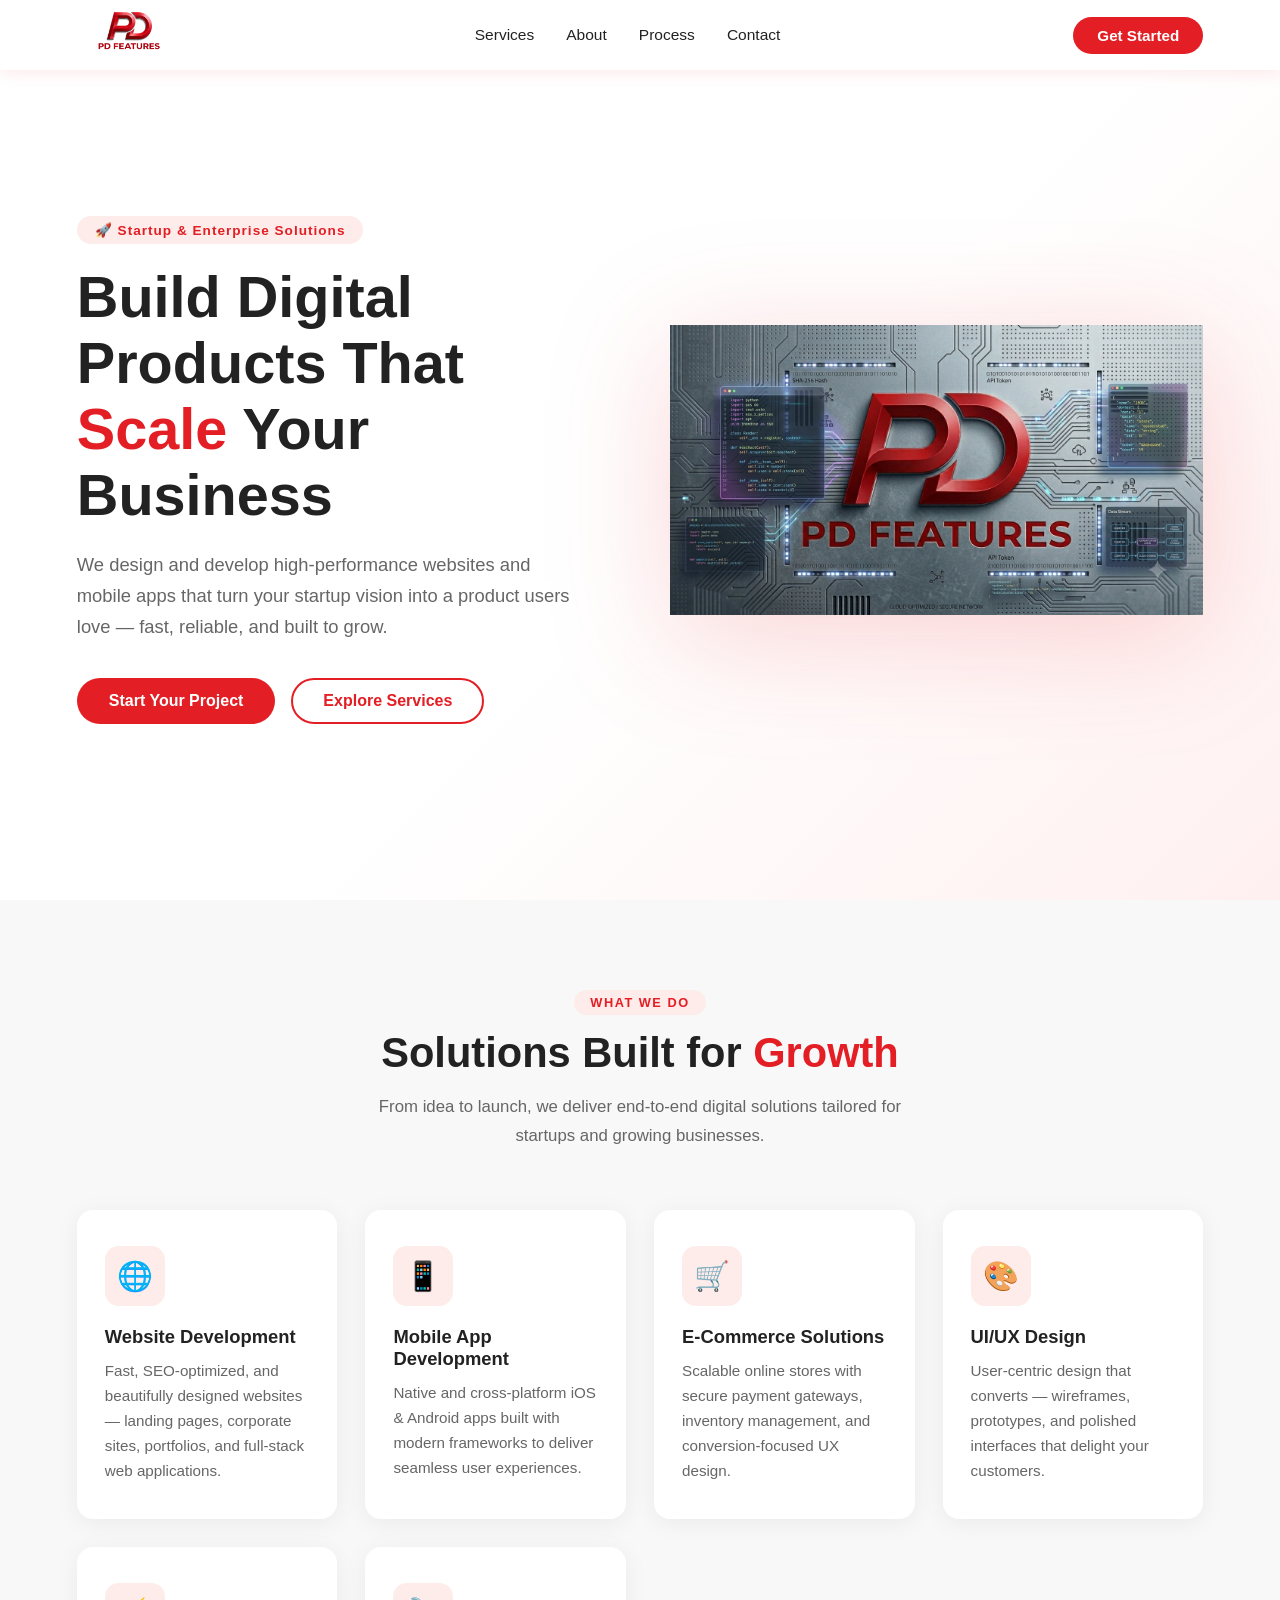
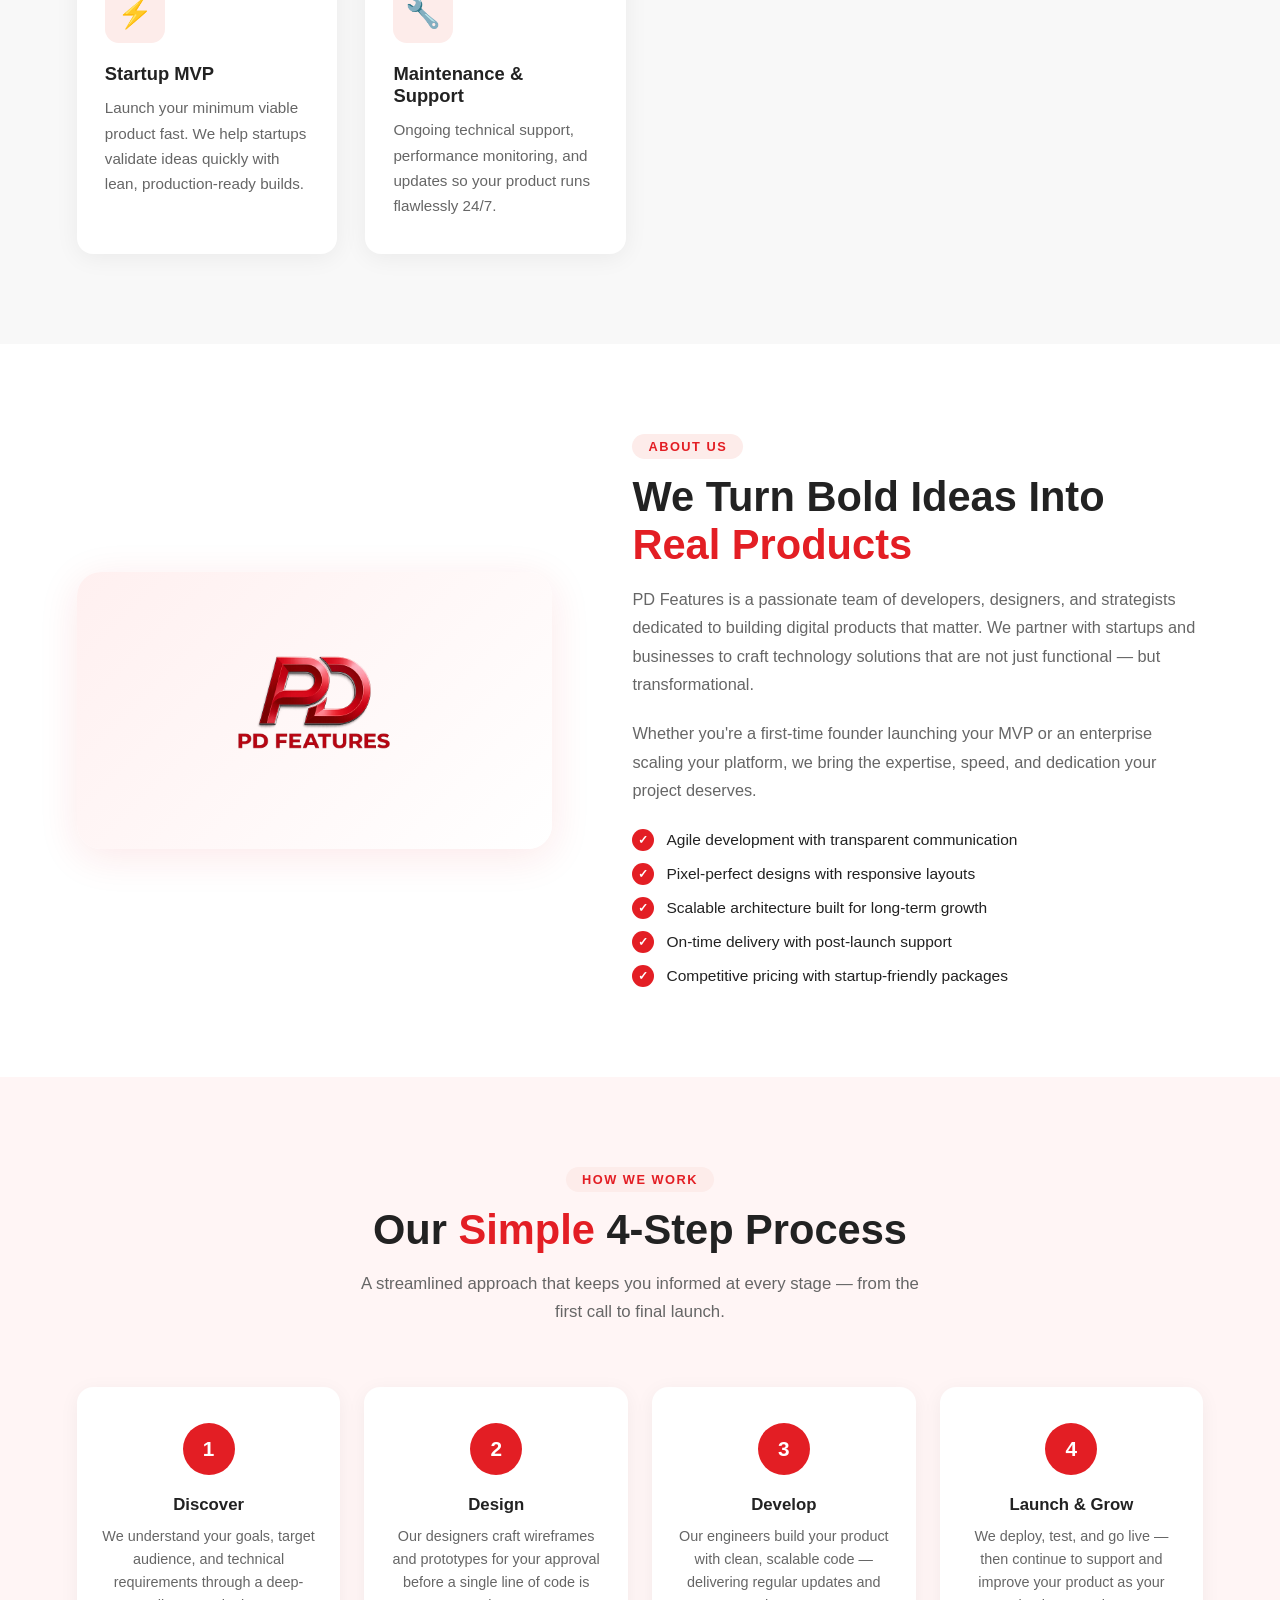
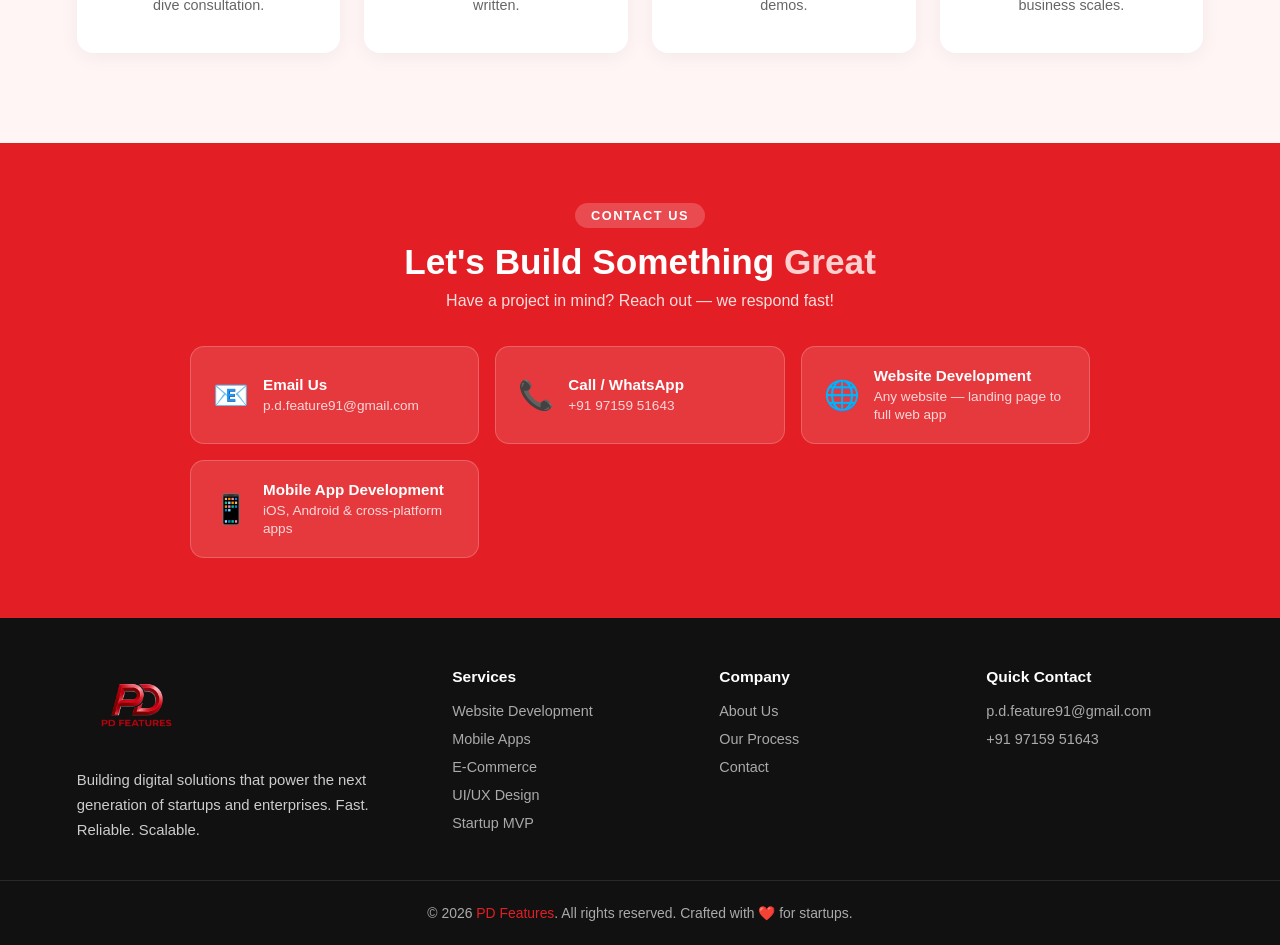
==== index.html @ aecb8e08 "phone number changes" ====
<!DOCTYPE html>
<html lang="en">
<head>
  <meta charset="UTF-8" />
  <meta name="viewport" content="width=device-width, initial-scale=1.0" />
  <title>PD Features — Build. Launch. Scale.</title>
  <meta name="description" content="PD Features — Expert web & mobile app development for startups and enterprises. Contact us to build your next big idea." />
  <link rel="stylesheet" href="style.css" />
  <link rel="icon" type="image/png" href="PDLOGO_Formal.png" />
</head>
<body>

<!-- NAV -->
<nav>
  <div class="nav-logo">
    <img src="PDLOGO_Formal.png" alt="PD Features Logo" />
  </div>
  <ul class="nav-links">
    <li><a href="#services">Services</a></li>
    <li><a href="#about">About</a></li>
    <li><a href="#process">Process</a></li>
    <li><a href="#contact">Contact</a></li>
  </ul>
  <a href="#contact" class="nav-cta">Get Started</a>
</nav>

<!-- HERO -->
<section class="hero" id="home">
  <div class="hero-text">
    <span class="hero-badge">🚀 Startup & Enterprise Solutions</span>
    <h1>Build Digital Products That <span>Scale</span> Your Business</h1>
    <p>We design and develop high-performance websites and mobile apps that turn your startup vision into a product users love — fast, reliable, and built to grow.</p>
    <div class="hero-btns">
      <a href="#contact" class="btn-primary">Start Your Project</a>
      <a href="#services" class="btn-outline">Explore Services</a>
    </div>
  </div>
  <div class="hero-img">
    <img src="PDLOGO_Bg.png" alt="PD Features" />
  </div>
</section>



<!-- SERVICES -->
<section class="services" id="services">
  <div class="services-header">
    <span class="section-tag">What We Do</span>
    <h2 class="section-title">Solutions Built for <span>Growth</span></h2>
    <p class="section-sub">From idea to launch, we deliver end-to-end digital solutions tailored for startups and growing businesses.</p>
  </div>
  <div class="services-grid">
    <div class="service-card">
      <div class="service-icon">🌐</div>
      <h3>Website Development</h3>
      <p>Fast, SEO-optimized, and beautifully designed websites — landing pages, corporate sites, portfolios, and full-stack web applications.</p>
    </div>
    <div class="service-card">
      <div class="service-icon">📱</div>
      <h3>Mobile App Development</h3>
      <p>Native and cross-platform iOS & Android apps built with modern frameworks to deliver seamless user experiences.</p>
    </div>
    <div class="service-card">
      <div class="service-icon">🛒</div>
      <h3>E-Commerce Solutions</h3>
      <p>Scalable online stores with secure payment gateways, inventory management, and conversion-focused UX design.</p>
    </div>
    <div class="service-card">
      <div class="service-icon">🎨</div>
      <h3>UI/UX Design</h3>
      <p>User-centric design that converts — wireframes, prototypes, and polished interfaces that delight your customers.</p>
    </div>
    <div class="service-card">
      <div class="service-icon">⚡</div>
      <h3>Startup MVP</h3>
      <p>Launch your minimum viable product fast. We help startups validate ideas quickly with lean, production-ready builds.</p>
    </div>
    <div class="service-card">
      <div class="service-icon">🔧</div>
      <h3>Maintenance & Support</h3>
      <p>Ongoing technical support, performance monitoring, and updates so your product runs flawlessly 24/7.</p>
    </div>
  </div>
</section>

<!-- ABOUT -->
<section class="about" id="about">
  <div class="about-inner">
    <div class="about-img">
      <div class="about-logo-wrap">
        <img src="PDLOGO_Formal.png" alt="PD Features" />
      </div>
    </div>
    <div class="about-text">
      <span class="section-tag">About Us</span>
      <h2 class="section-title">We Turn Bold Ideas Into <span>Real Products</span></h2>
      <p>PD Features is a passionate team of developers, designers, and strategists dedicated to building digital products that matter. We partner with startups and businesses to craft technology solutions that are not just functional — but transformational.</p>
      <p>Whether you're a first-time founder launching your MVP or an enterprise scaling your platform, we bring the expertise, speed, and dedication your project deserves.</p>
      <ul class="features-list">
        <li>Agile development with transparent communication</li>
        <li>Pixel-perfect designs with responsive layouts</li>
        <li>Scalable architecture built for long-term growth</li>
        <li>On-time delivery with post-launch support</li>
        <li>Competitive pricing with startup-friendly packages</li>
      </ul>
    </div>
  </div>
</section>

<!-- PROCESS -->
<section class="process" id="process">
  <div class="process-header">
    <span class="section-tag">How We Work</span>
    <h2 class="section-title">Our <span>Simple</span> 4-Step Process</h2>
    <p class="section-sub">A streamlined approach that keeps you informed at every stage — from the first call to final launch.</p>
  </div>
  <div class="process-steps">
    <div class="step">
      <div class="step-num">1</div>
      <h3>Discover</h3>
      <p>We understand your goals, target audience, and technical requirements through a deep-dive consultation.</p>
    </div>
    <div class="step">
      <div class="step-num">2</div>
      <h3>Design</h3>
      <p>Our designers craft wireframes and prototypes for your approval before a single line of code is written.</p>
    </div>
    <div class="step">
      <div class="step-num">3</div>
      <h3>Develop</h3>
      <p>Our engineers build your product with clean, scalable code — delivering regular updates and demos.</p>
    </div>
    <div class="step">
      <div class="step-num">4</div>
      <h3>Launch & Grow</h3>
      <p>We deploy, test, and go live — then continue to support and improve your product as your business scales.</p>
    </div>
  </div>
</section>



<!-- FOOTER -->
<footer id="contact">
  <div class="footer-contact">
    <span class="footer-tag">Contact Us</span>
    <h3>Let's Build Something <span>Great</span></h3>
    <p>Have a project in mind? Reach out — we respond fast!</p>
    <div class="footer-contact-cards">
      <a href="mailto:p.d.feature91@gmail.com" class="footer-contact-card">
        <span>📧</span>
        <div>
          <strong>Email Us</strong>
          <em>p.d.feature91@gmail.com</em>
        </div>
      </a>
      <a href="tel:+919715951643" class="footer-contact-card">
        <span>📞</span>
        <div>
          <strong>Call / WhatsApp</strong>
          <em>+91 97159 51643</em>
        </div>
      </a>
      <div class="footer-contact-card">
        <span>🌐</span>
        <div>
          <strong>Website Development</strong>
          <em>Any website — landing page to full web app</em>
        </div>
      </div>
      <div class="footer-contact-card">
        <span>📱</span>
        <div>
          <strong>Mobile App Development</strong>
          <em>iOS, Android & cross-platform apps</em>
        </div>
      </div>
    </div>
  </div>
  <div class="footer-inner">
    <div class="footer-brand">
      <img src="PDLOGO_Formal.png" alt="PD Features" />
      <p>Building digital solutions that power the next generation of startups and enterprises. Fast. Reliable. Scalable.</p>
    </div>
    <div class="footer-col">
      <h4>Services</h4>
      <ul>
        <li><a href="#services">Website Development</a></li>
        <li><a href="#services">Mobile Apps</a></li>
        <li><a href="#services">E-Commerce</a></li>
        <li><a href="#services">UI/UX Design</a></li>
        <li><a href="#services">Startup MVP</a></li>
      </ul>
    </div>
    <div class="footer-col">
      <h4>Company</h4>
      <ul>
        <li><a href="#about">About Us</a></li>
        <li><a href="#process">Our Process</a></li>
        <li><a href="#contact">Contact</a></li>
      </ul>
    </div>
    <div class="footer-col">
      <h4>Quick Contact</h4>
      <ul>
        <li><a href="mailto:p.d.feature91@gmail.com">p.d.feature91@gmail.com</a></li>
        <li><a href="tel:+919715951643">+91 97159 51643</a></li>
      </ul>
    </div>
  </div>
  <div class="footer-bottom">
    <p>&copy; 2026 <span>PD Features</span>. All rights reserved. Crafted with ❤️ for startups.</p>
  </div>
</footer>



<script src="script.js"></script>
</body>
</html>
---- style.css ----
* { margin: 0; padding: 0; box-sizing: border-box; }

:root {
  --red: #e31e24;
  --dark-red: #b71c1c;
  --white: #ffffff;
  --light: #fff5f5;
  --gray: #f8f8f8;
  --text: #222222;
  --muted: #666666;
}

html { scroll-behavior: smooth; }

body {
  font-family: 'Segoe UI', Tahoma, Geneva, Verdana, sans-serif;
  color: var(--text);
  background: var(--white);
}

/* NAV */
nav {
  position: fixed; top: 0; width: 100%; z-index: 1000;
  background: var(--white);
  box-shadow: 0 2px 16px rgba(227,30,36,0.10);
  display: flex; align-items: center; justify-content: space-between;
  padding: 0 6%;
  height: 70px;
}
.nav-logo img { height: 70px; object-fit: contain; background: transparent; }
.nav-links { display: flex; gap: 32px; list-style: none; }
.nav-links a {
  text-decoration: none; color: var(--text);
  font-weight: 500; font-size: 0.97rem;
  transition: color 0.2s;
}
.nav-links a:hover { color: var(--red); }
.nav-cta {
  background: var(--red); color: var(--white);
  border: none; padding: 10px 24px;
  border-radius: 25px; font-weight: 600;
  cursor: pointer; font-size: 0.95rem;
  transition: background 0.2s;
  text-decoration: none;
}
.nav-cta:hover { background: var(--dark-red); }

/* HERO */
.hero {
  min-height: 100vh;
  background: linear-gradient(135deg, #fff 55%, #fff0f0 100%);
  display: flex; align-items: center;
  padding: 100px 6% 60px;
  gap: 60px;
}
.hero-text { flex: 1; }
.hero-badge {
  display: inline-block;
  background: #fdecea; color: var(--red);
  padding: 6px 18px; border-radius: 20px;
  font-size: 0.85rem; font-weight: 600;
  margin-bottom: 20px; letter-spacing: 1px;
}
.hero-text h1 {
  font-size: clamp(2.2rem, 5vw, 3.6rem);
  font-weight: 800; line-height: 1.15;
  margin-bottom: 20px;
  color: var(--text);
}
.hero-text h1 span { color: var(--red); }
.hero-text p {
  font-size: 1.15rem; color: var(--muted);
  line-height: 1.7; margin-bottom: 36px;
  max-width: 500px;
}
.hero-btns { display: flex; gap: 16px; flex-wrap: wrap; }
.btn-primary {
  background: var(--red); color: var(--white);
  padding: 14px 32px; border-radius: 30px;
  text-decoration: none; font-weight: 700;
  font-size: 1rem; transition: background 0.2s, transform 0.2s;
}
.btn-primary:hover { background: var(--dark-red); transform: translateY(-2px); }
.btn-outline {
  border: 2px solid var(--red); color: var(--red);
  padding: 12px 30px; border-radius: 30px;
  text-decoration: none; font-weight: 700;
  font-size: 1rem; transition: all 0.2s;
}
.btn-outline:hover { background: var(--red); color: var(--white); }
.hero-img { flex: 1; display: flex; justify-content: center; }
.hero-img img {
  max-width: 600px; width: 100%;
  filter: drop-shadow(0 20px 60px rgba(227,30,36,0.18));
  animation: float 4s ease-in-out infinite;
}
@keyframes float {
  0%,100% { transform: translateY(0); }
  50% { transform: translateY(-16px); }
}



/* SECTIONS */
section { padding: 90px 6%; }
.section-tag {
  display: inline-block;
  background: #fdecea; color: var(--red);
  padding: 5px 16px; border-radius: 20px;
  font-size: 0.8rem; font-weight: 700;
  letter-spacing: 1.5px; text-transform: uppercase;
  margin-bottom: 14px;
}
.section-title {
  font-size: clamp(1.8rem, 3.5vw, 2.6rem);
  font-weight: 800; margin-bottom: 16px;
}
.section-title span { color: var(--red); }
.section-sub { color: var(--muted); font-size: 1.05rem; line-height: 1.7; max-width: 580px; }

/* SERVICES */
.services { background: var(--gray); }
.services-header { text-align: center; margin-bottom: 60px; }
.services-header .section-sub { margin: 0 auto; }
.services-grid {
  display: grid;
  grid-template-columns: repeat(auto-fit, minmax(260px, 1fr));
  gap: 28px;
  justify-items: center;
}
.service-card {
  background: var(--white);
  border-radius: 16px;
  padding: 36px 28px;
  box-shadow: 0 4px 24px rgba(0,0,0,0.06);
  transition: transform 0.25s, box-shadow 0.25s;
  position: relative; overflow: hidden;
  width: 100%;
}
.service-card::before {
  content: '';
  position: absolute; top: 0; left: 0;
  width: 4px; height: 100%;
  background: var(--red);
  transform: scaleY(0);
  transition: transform 0.25s;
  transform-origin: bottom;
}
.service-card:hover { transform: translateY(-6px); box-shadow: 0 12px 40px rgba(227,30,36,0.12); }
.service-card:hover::before { transform: scaleY(1); }
.service-icon {
  width: 60px; height: 60px;
  background: #fdecea; border-radius: 14px;
  display: flex; align-items: center; justify-content: center;
  font-size: 1.8rem; margin-bottom: 20px;
}
.service-card h3 { font-size: 1.15rem; font-weight: 700; margin-bottom: 10px; }
.service-card p { color: var(--muted); font-size: 0.95rem; line-height: 1.65; }

/* ABOUT */
.about { background: var(--white); }
.about-inner {
  display: flex; gap: 80px; align-items: center; flex-wrap: wrap;
}
.about-img { flex: 1; min-width: 280px; }
.about-logo-wrap {
  background: linear-gradient(135deg, #fff0f0, #fff);
  border-radius: 24px;
  padding: 50px 40px;
  text-align: center;
  box-shadow: 0 8px 40px rgba(227,30,36,0.10);
}
.about-logo-wrap img { max-width: 260px; width: 100%; }
.about-text { flex: 1.2; min-width: 280px; }
.about-text p { color: var(--muted); line-height: 1.75; margin-bottom: 20px; font-size: 1.02rem; }
.features-list { list-style: none; margin-top: 24px; display: flex; flex-direction: column; gap: 12px; }
.features-list li {
  display: flex; align-items: center; gap: 12px;
  font-size: 0.97rem; font-weight: 500;
}
.features-list li::before {
  content: '✓';
  background: var(--red); color: white;
  width: 22px; height: 22px; border-radius: 50%;
  display: flex; align-items: center; justify-content: center;
  font-size: 0.75rem; font-weight: 800;
  flex-shrink: 0;
}

/* PROCESS */
.process { background: var(--light); }
.process-header { text-align: center; margin-bottom: 60px; }
.process-header .section-sub { margin: 0 auto; }
.process-steps {
  display: grid;
  grid-template-columns: repeat(auto-fit, minmax(200px, 1fr));
  gap: 24px;
}
.step {
  text-align: center; padding: 36px 24px;
  background: var(--white); border-radius: 16px;
  box-shadow: 0 4px 20px rgba(0,0,0,0.05);
  position: relative;
}
.step-num {
  width: 52px; height: 52px;
  background: var(--red); color: white;
  border-radius: 50%; font-size: 1.3rem;
  font-weight: 800; display: flex; align-items: center;
  justify-content: center; margin: 0 auto 20px;
}
.step h3 { font-size: 1.05rem; font-weight: 700; margin-bottom: 10px; }
.step p { color: var(--muted); font-size: 0.9rem; line-height: 1.6; }

/* CONTACT */
.contact { background: var(--white); }

/* FOOTER */
footer {
  background: #111; color: #aaa;
  padding: 0 0 0 0;
}
.footer-contact {
  background: var(--red);
  padding: 60px 6%;
  text-align: center;
}
.footer-tag {
  display: inline-block;
  background: rgba(255,255,255,0.2); color: var(--white);
  padding: 5px 16px; border-radius: 20px;
  font-size: 0.8rem; font-weight: 700;
  letter-spacing: 1.5px; text-transform: uppercase;
  margin-bottom: 14px;
}
.footer-contact h3 {
  font-size: clamp(1.6rem, 3vw, 2.2rem);
  font-weight: 800; color: var(--white);
  margin-bottom: 10px;
}
.footer-contact h3 span { color: #ffd0d0; }
.footer-contact > p { color: rgba(255,255,255,0.85); margin-bottom: 36px; font-size: 1rem; }
.footer-contact-cards {
  display: grid;
  grid-template-columns: repeat(auto-fit, minmax(220px, 1fr));
  gap: 16px; max-width: 900px; margin: 0 auto;
}
.footer-contact-card {
  background: rgba(255,255,255,0.12);
  border: 1px solid rgba(255,255,255,0.2);
  border-radius: 14px; padding: 20px 22px;
  display: flex; gap: 14px; align-items: center;
  text-decoration: none; color: var(--white);
  transition: background 0.2s, transform 0.2s;
  text-align: left;
}
.footer-contact-card:hover { background: rgba(255,255,255,0.22); transform: translateY(-3px); }
.footer-contact-card > span { font-size: 1.8rem; flex-shrink: 0; }
.footer-contact-card strong { display: block; font-size: 0.95rem; font-weight: 700; margin-bottom: 3px; }
.footer-contact-card em { font-style: normal; font-size: 0.85rem; color: rgba(255,255,255,0.8); }
.footer-inner {
  display: flex; gap: 50px; flex-wrap: wrap;
  padding: 50px 6% 36px;
  border-bottom: 1px solid #2a2a2a;
  margin-bottom: 0;
}
.footer-brand { flex: 1.5; min-width: 220px; }
.footer-brand img { height: 80px; margin-bottom: 16px; }
.footer-brand p { font-size: 0.93rem; line-height: 1.7; color: #ccc; }
.footer-col { flex: 1; min-width: 140px; }
.footer-col h4 { color: var(--white); font-size: 0.97rem; font-weight: 700; margin-bottom: 16px; }
.footer-col ul { list-style: none; display: flex; flex-direction: column; gap: 10px; }
.footer-col ul a { color: #aaa; text-decoration: none; font-size: 0.9rem; transition: color 0.2s; }
.footer-col ul a:hover { color: var(--red); }
.footer-bottom { text-align: center; font-size: 0.87rem; padding: 24px 6%; }
.footer-bottom span { color: var(--red); }

/* RESPONSIVE */
@media (max-width: 768px) {
  nav { padding: 0 4%; }
  .nav-links { display: none; }
  .hero { flex-direction: column; padding: 100px 5% 50px; text-align: center; }
  .hero-btns { justify-content: center; }
  .hero-text p { margin: 0 auto 36px; }
  .hero-img img { max-width: 280px; }
  .about-inner, .contact-inner { flex-direction: column; }
  .form-row { grid-template-columns: 1fr; }
  section { padding: 70px 5%; }
}
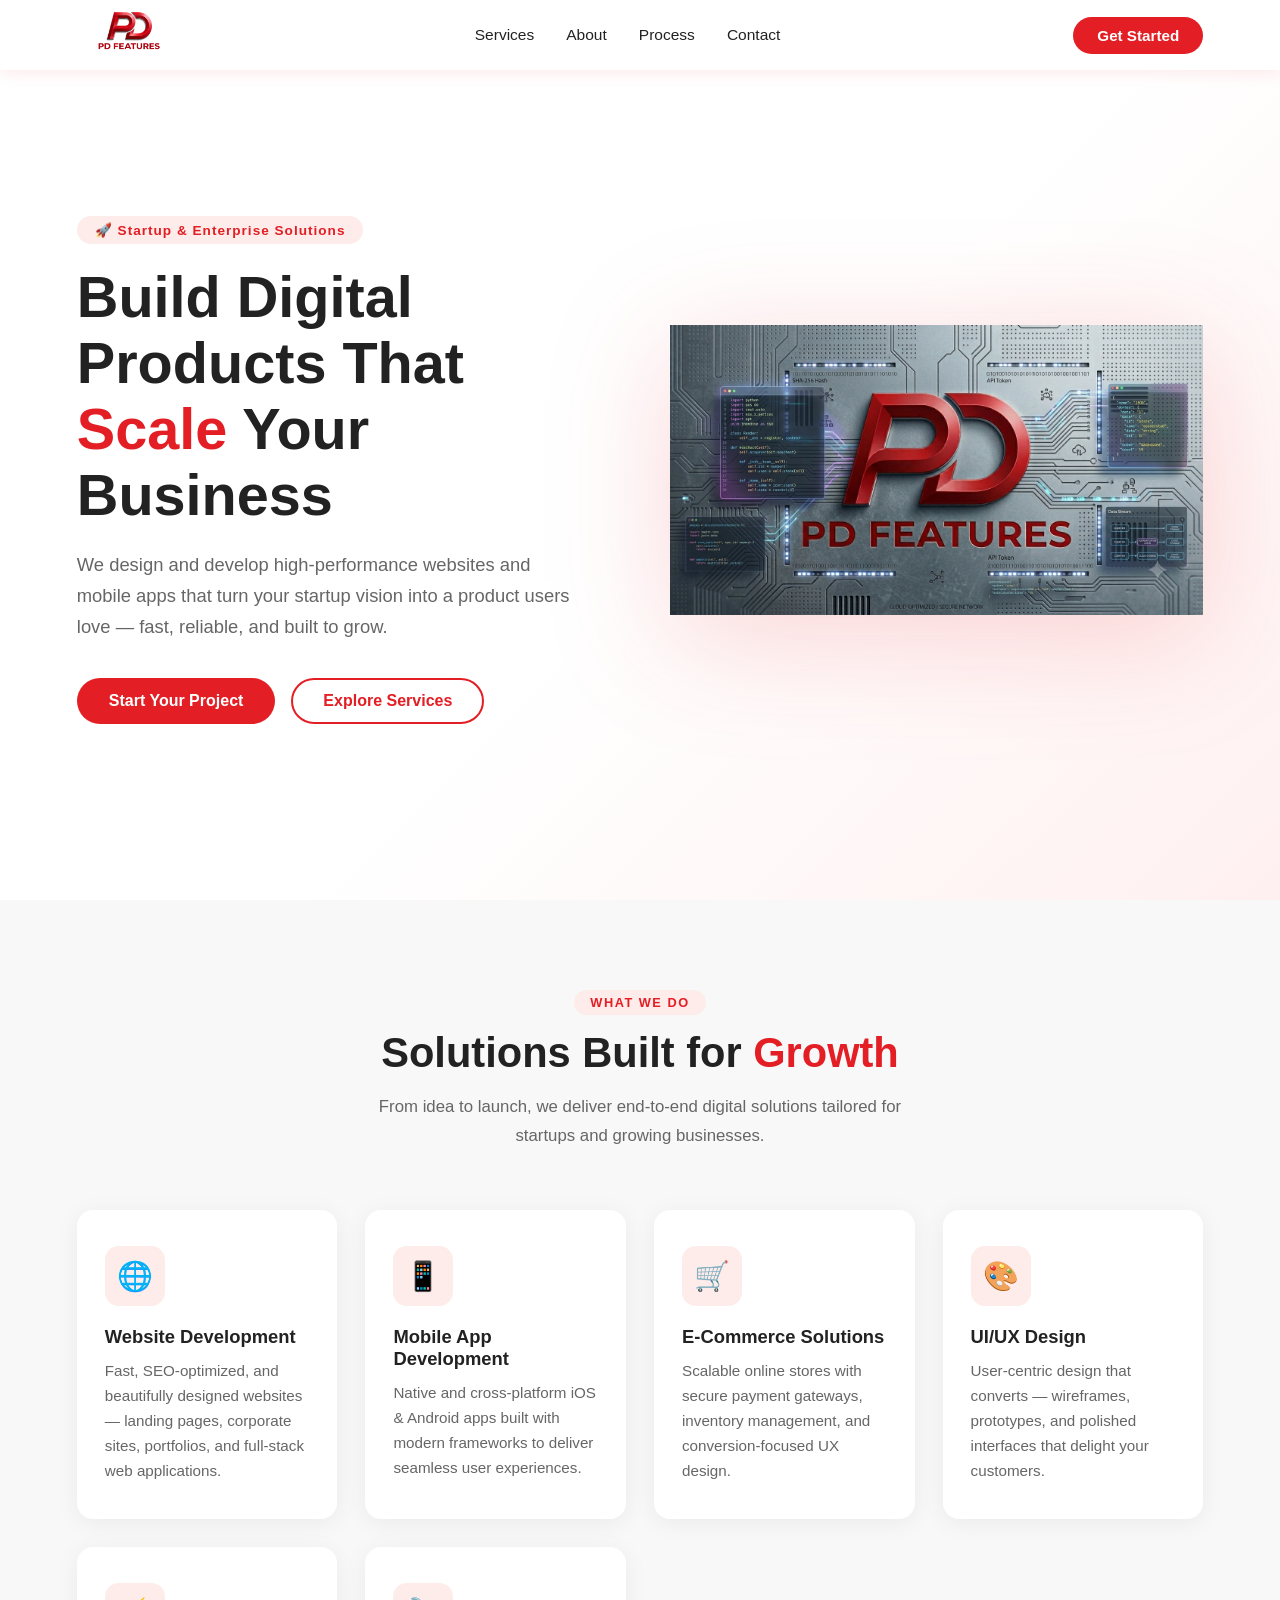
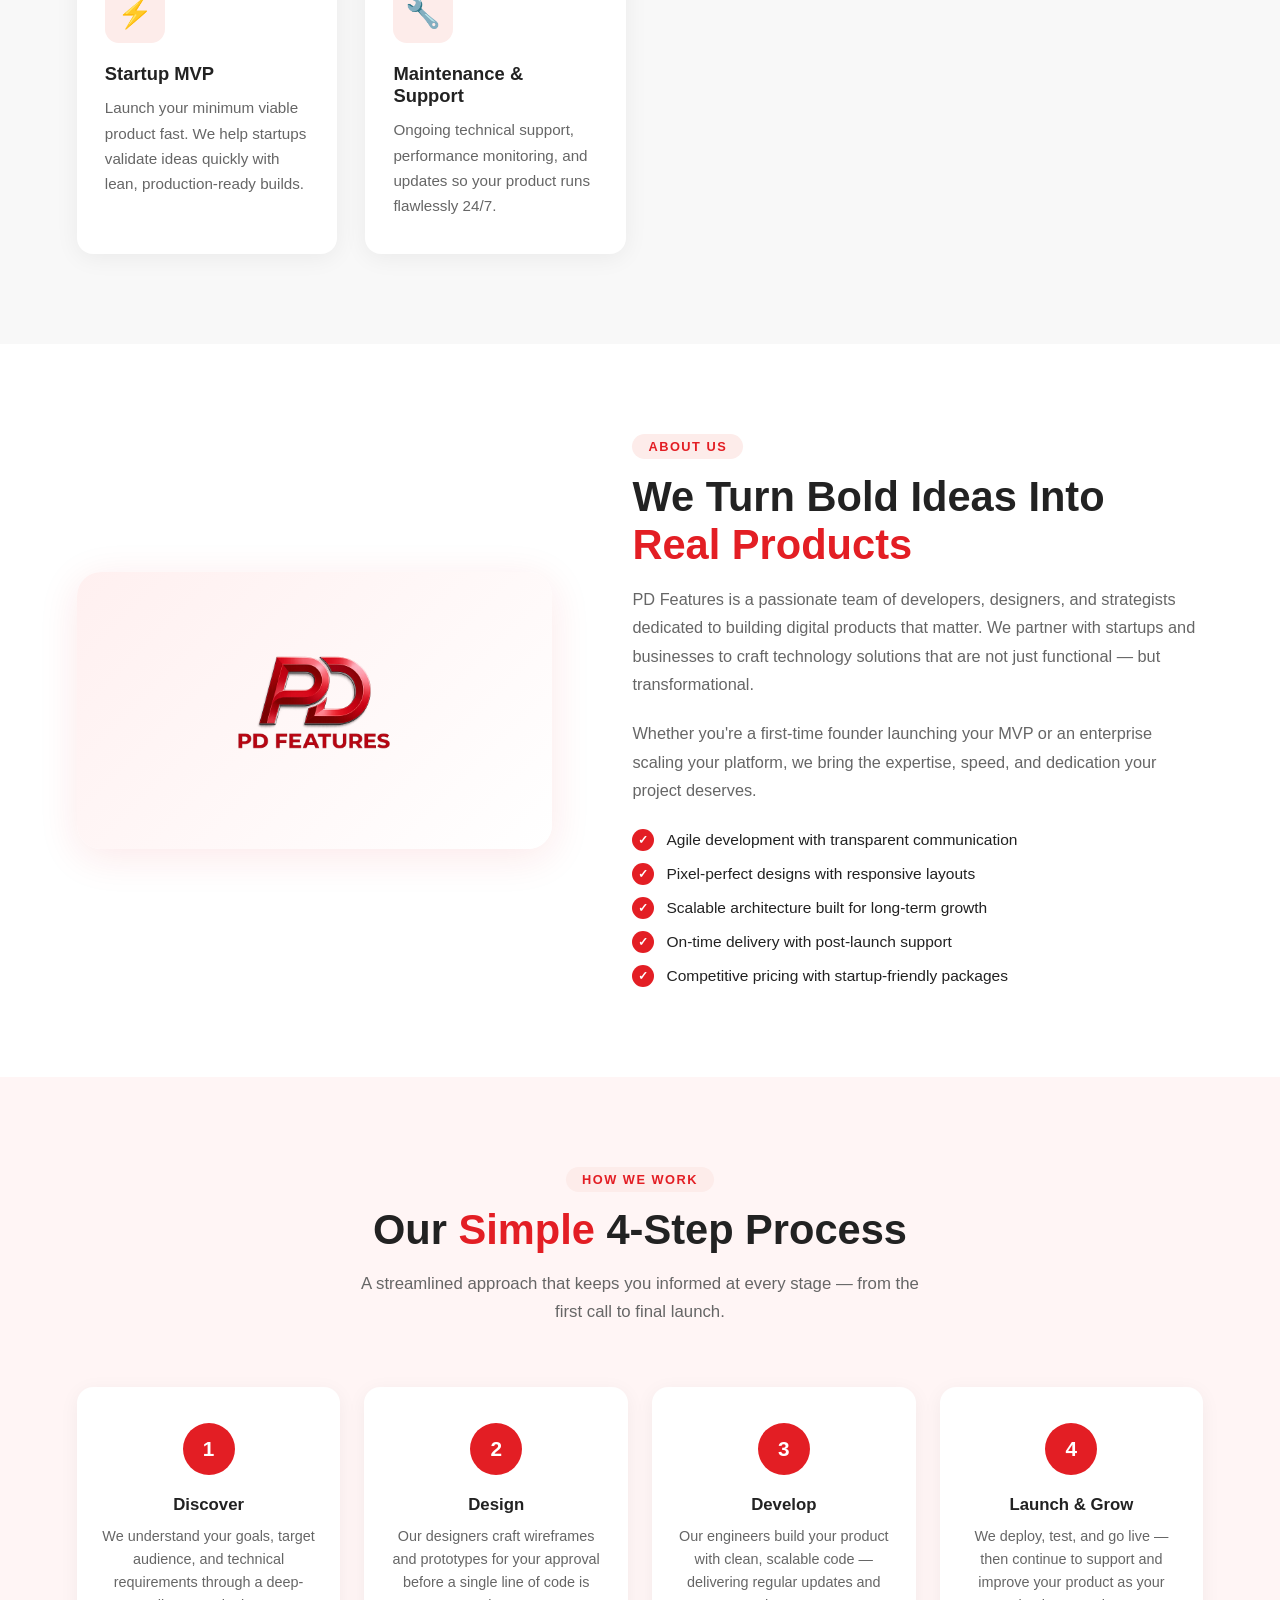
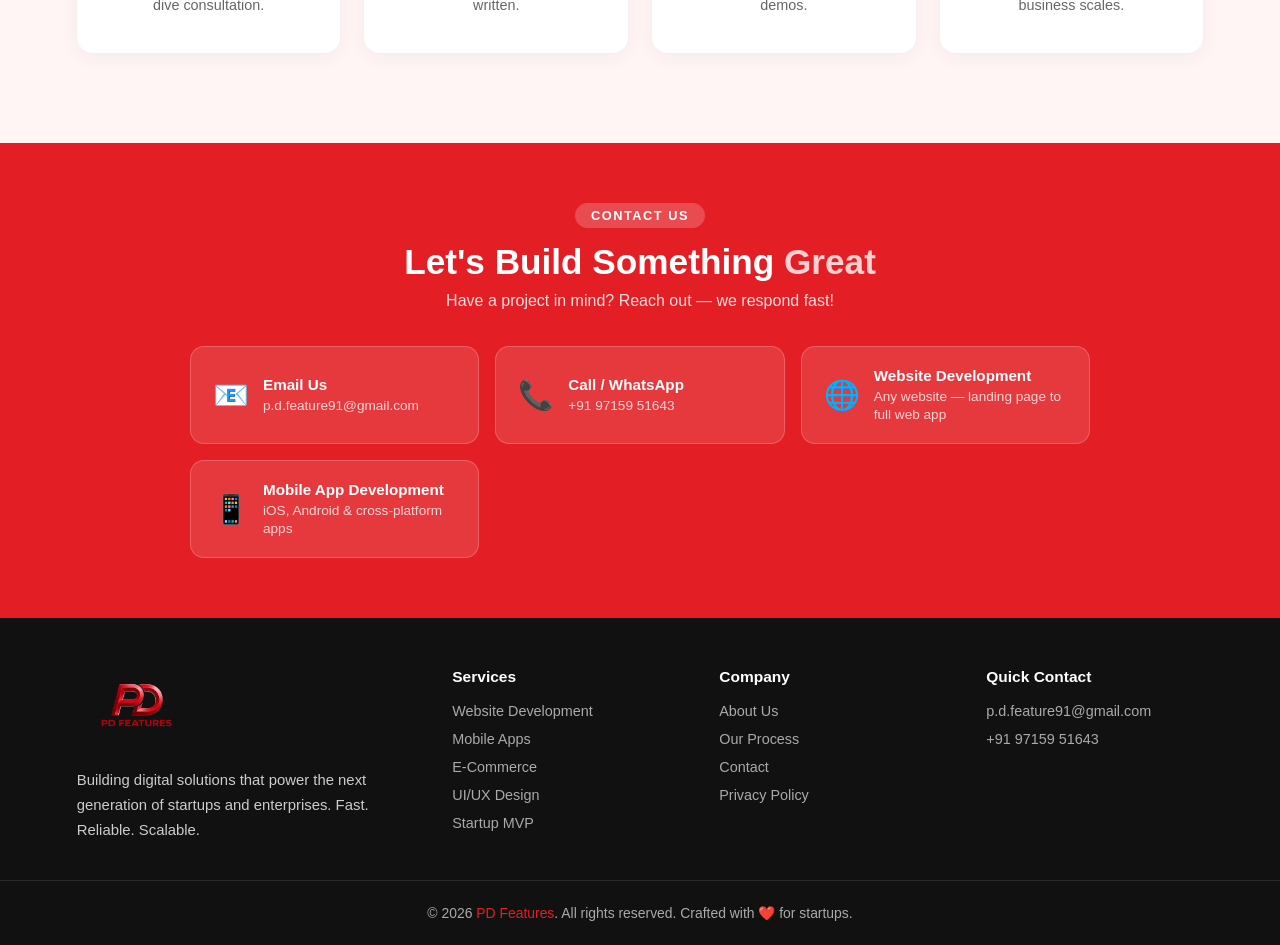
==== commit 1dca8a47: "new feature" ====
--- a/index.html
+++ b/index.html
@@ -198,6 +198,7 @@
         <li><a href="#about">About Us</a></li>
         <li><a href="#process">Our Process</a></li>
         <li><a href="#contact">Contact</a></li>
+        <li><a href="privacy-policy.html">Privacy Policy</a></li>
       </ul>
     </div>
     <div class="footer-col">
--- a/style.css
+++ b/style.css
@@ -211,6 +211,61 @@
 }
 .step h3 { font-size: 1.05rem; font-weight: 700; margin-bottom: 10px; }
 .step p { color: var(--muted); font-size: 0.9rem; line-height: 1.6; }
+
+/* PRIVACY PAGE */
+.privacy-page {
+  background: var(--gray);
+  min-height: 100vh;
+  padding: 120px 6% 80px;
+}
+.privacy-page-inner { max-width: 820px; margin: 0 auto; }
+.privacy-updated { color: var(--muted); font-size: 0.9rem; margin-bottom: 40px; }
+.privacy-block {
+  background: var(--white);
+  border-radius: 14px;
+  padding: 28px 32px;
+  margin-bottom: 20px;
+  box-shadow: 0 4px 20px rgba(0,0,0,0.05);
+  border-left: 4px solid var(--red);
+}
+.privacy-block h3 { font-size: 1.05rem; font-weight: 700; margin-bottom: 10px; color: var(--text); }
+.privacy-block p { color: var(--muted); font-size: 1rem; line-height: 1.75; }
+.privacy-block p strong { color: var(--text); }
+.privacy-contact-box {
+  border-radius: 16px;
+  padding: 32px;
+  margin-bottom: 36px;
+  background: var(--white);
+  box-shadow: 0 4px 24px rgba(0,0,0,0.07);
+  border: 1px solid #f0f0f0;
+}
+.privacy-contact-box h4 {
+  font-size: 1.1rem; font-weight: 800;
+  color: var(--text); margin-bottom: 20px;
+  padding-bottom: 12px;
+  border-bottom: 2px solid #fdecea;
+}
+.privacy-contact-cards {
+  display: grid;
+  grid-template-columns: 1fr 1fr;
+  gap: 16px;
+}
+.privacy-contact-tile {
+  display: flex; align-items: center; gap: 14px;
+  background: var(--gray);
+  border-radius: 12px; padding: 18px 20px;
+  text-decoration: none; color: var(--text);
+  border: 1px solid #ececec;
+  transition: box-shadow 0.2s, transform 0.2s;
+}
+.privacy-contact-tile:hover { box-shadow: 0 6px 20px rgba(227,30,36,0.10); transform: translateY(-2px); }
+.pct-icon { font-size: 1.8rem; flex-shrink: 0; }
+.privacy-contact-tile strong { display: block; font-size: 0.95rem; font-weight: 700; margin-bottom: 4px; color: var(--text); }
+.privacy-contact-tile span { font-size: 0.85rem; color: var(--red); }
+.pct-logo { display: flex; align-items: center; justify-content: center; width: 100%; }
+.pct-logo img { height: 52px; object-fit: contain; }
+@media (max-width: 540px) { .privacy-contact-cards { grid-template-columns: 1fr; } }
+.privacy-back { display: inline-block; margin-top: 4px; }
 
 /* CONTACT */
 .contact { background: var(--white); }
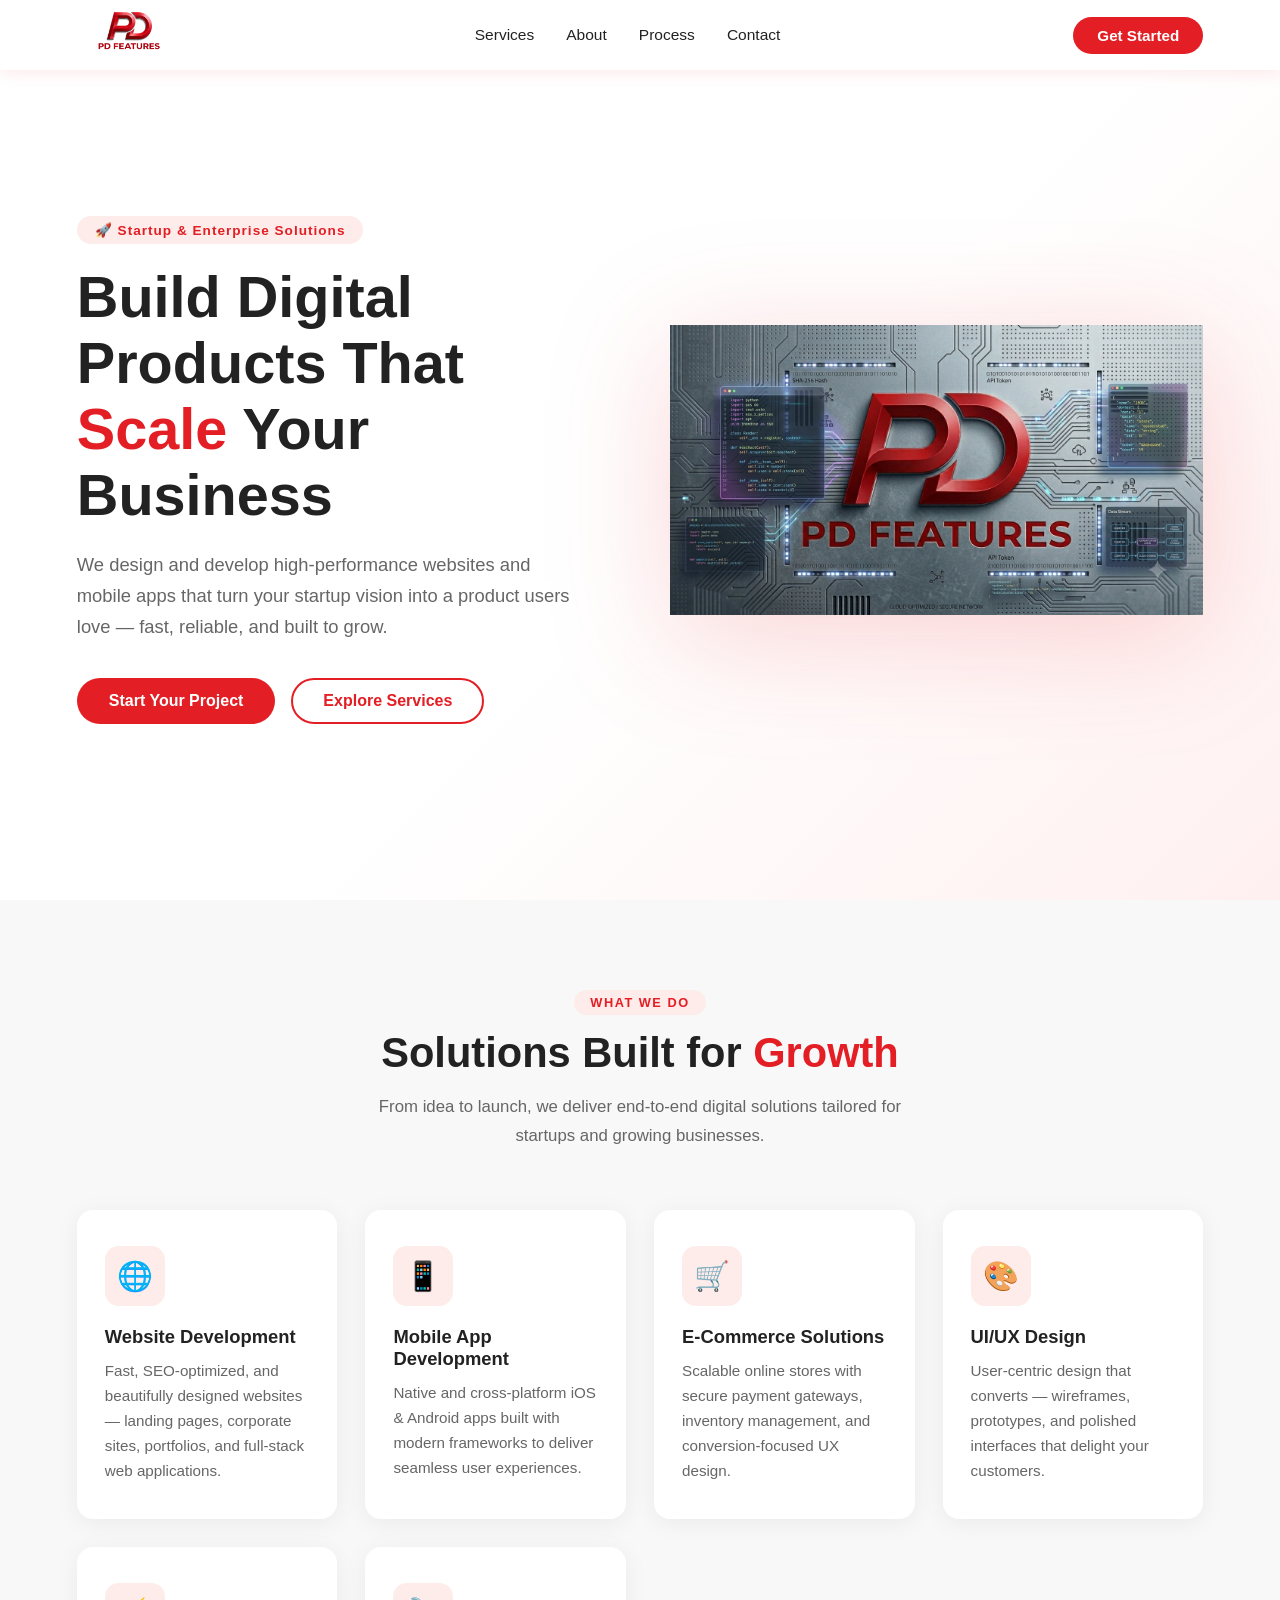
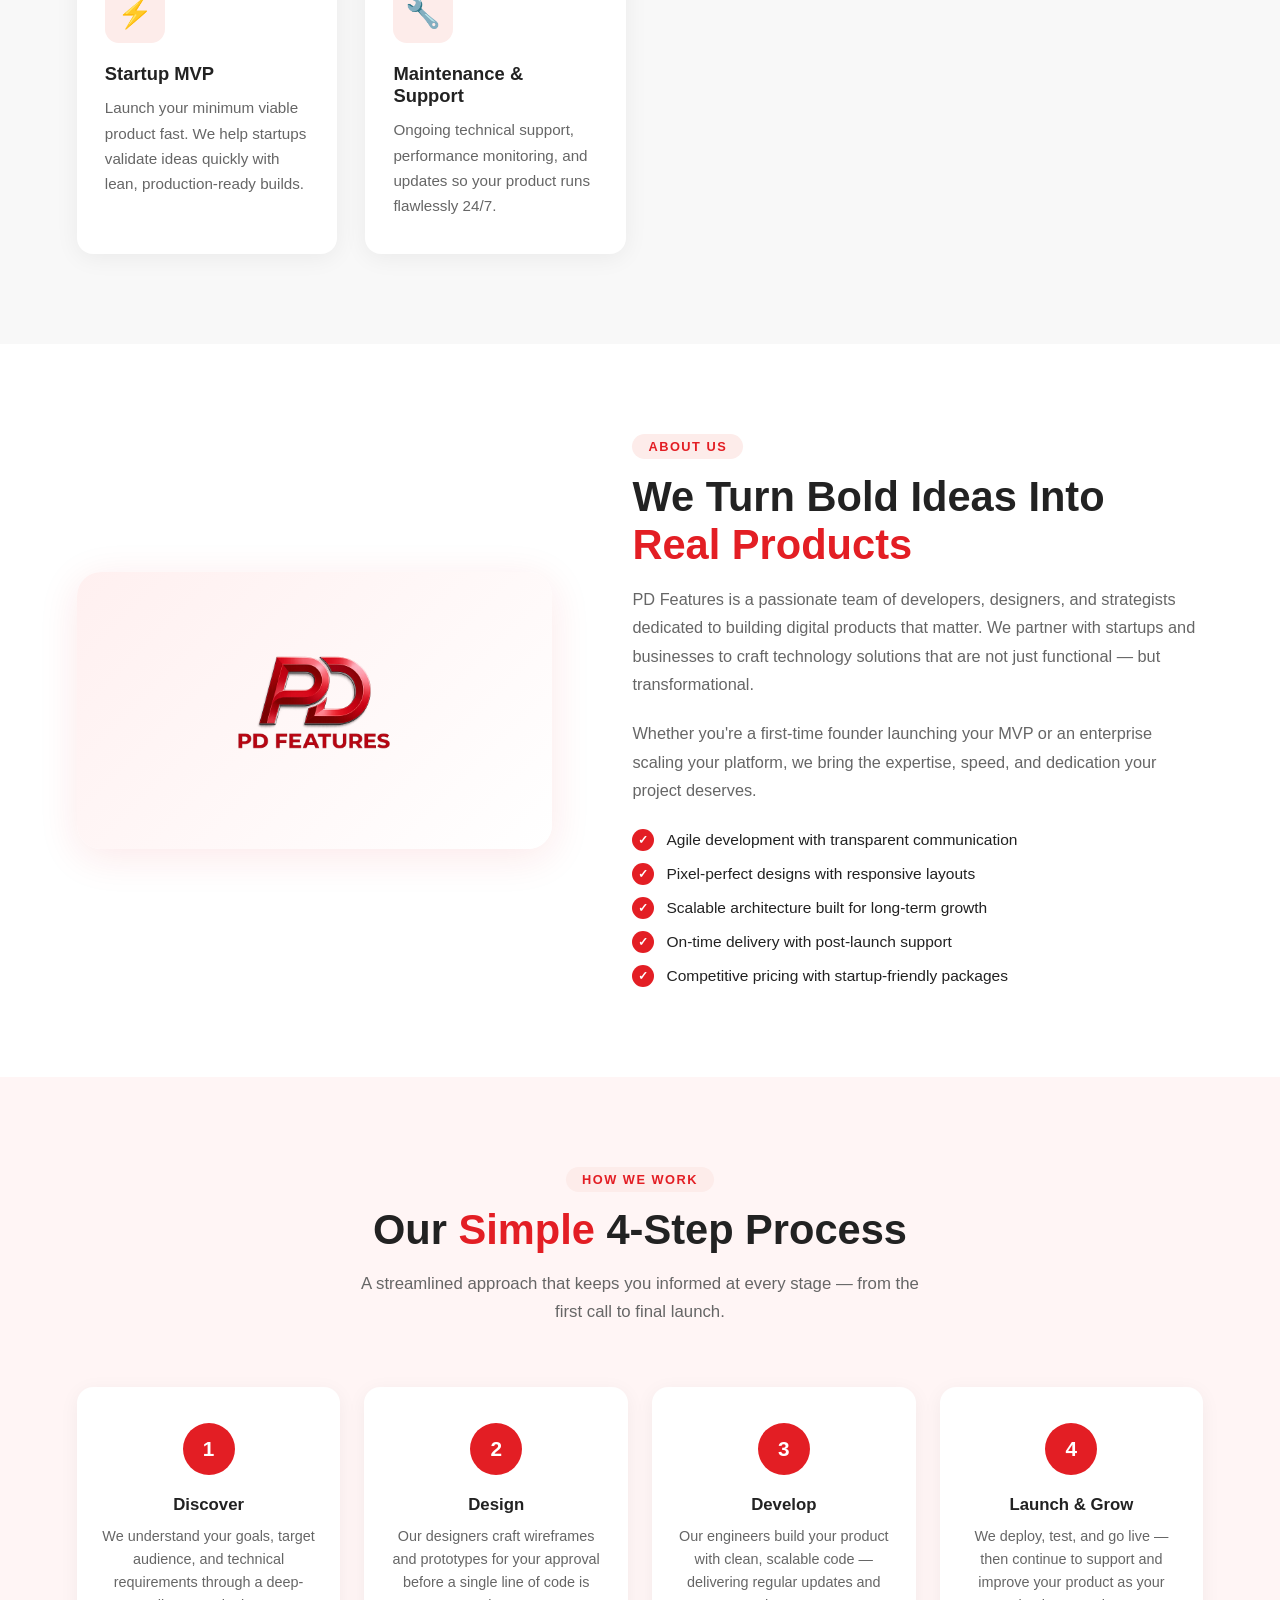
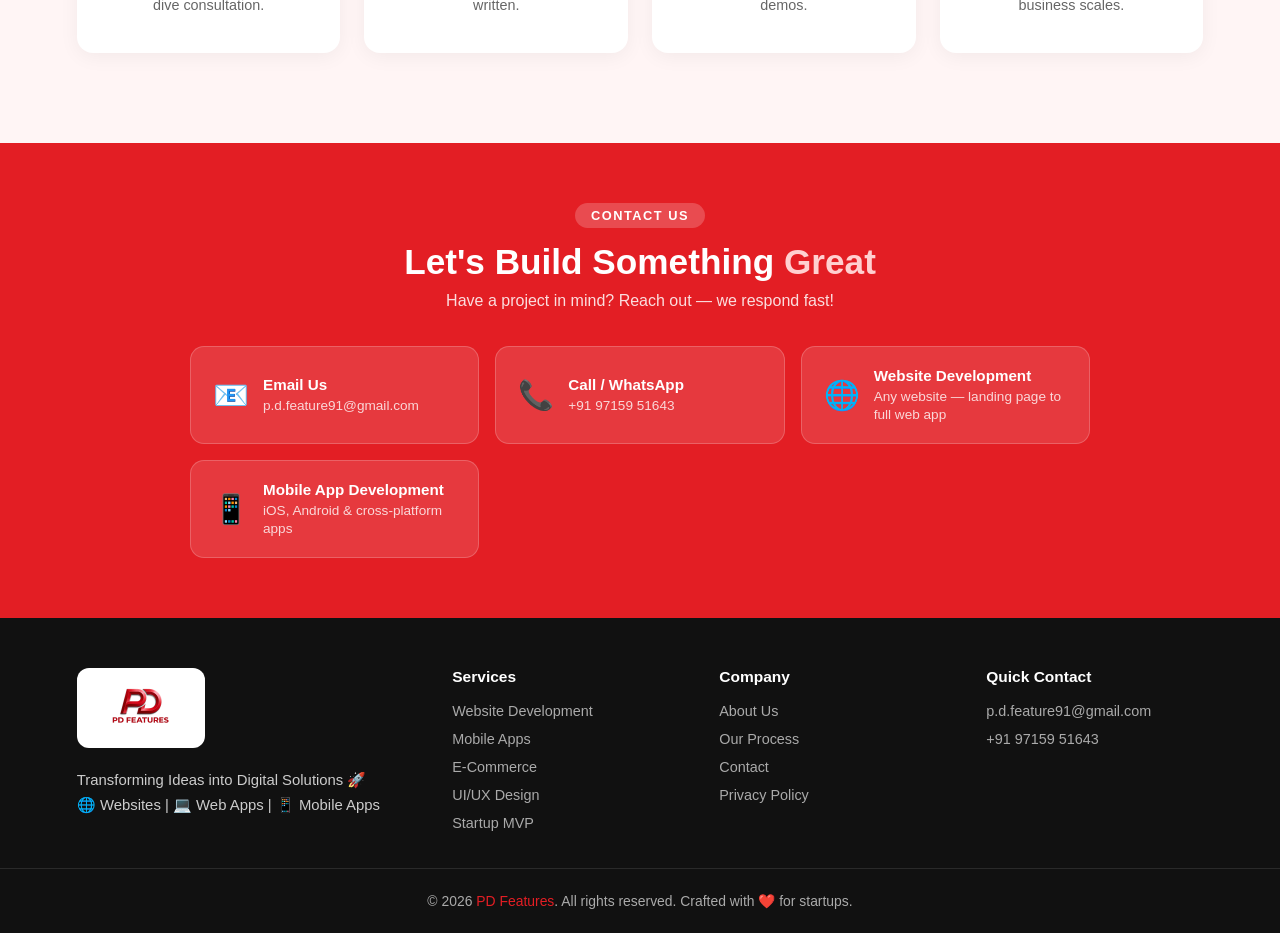
==== commit 09aa2a40: "new feature" ====
--- a/index.html
+++ b/index.html
@@ -180,7 +180,8 @@
   <div class="footer-inner">
     <div class="footer-brand">
       <img src="PDLOGO_Formal.png" alt="PD Features" />
-      <p>Building digital solutions that power the next generation of startups and enterprises. Fast. Reliable. Scalable.</p>
+      <p>Transforming Ideas into Digital Solutions 🚀</p>
+      <p>🌐 Websites | 💻 Web Apps | 📱 Mobile Apps</p>
     </div>
     <div class="footer-col">
       <h4>Services</h4>
--- a/style.css
+++ b/style.css
@@ -320,7 +320,13 @@
   margin-bottom: 0;
 }
 .footer-brand { flex: 1.5; min-width: 220px; }
-.footer-brand img { height: 80px; margin-bottom: 16px; }
+.footer-brand img {
+  height: 80px; margin-bottom: 16px;
+  background: #fff;
+  border-radius: 12px;
+  padding: 8px 16px;
+  object-fit: contain;
+}
 .footer-brand p { font-size: 0.93rem; line-height: 1.7; color: #ccc; }
 .footer-col { flex: 1; min-width: 140px; }
 .footer-col h4 { color: var(--white); font-size: 0.97rem; font-weight: 700; margin-bottom: 16px; }
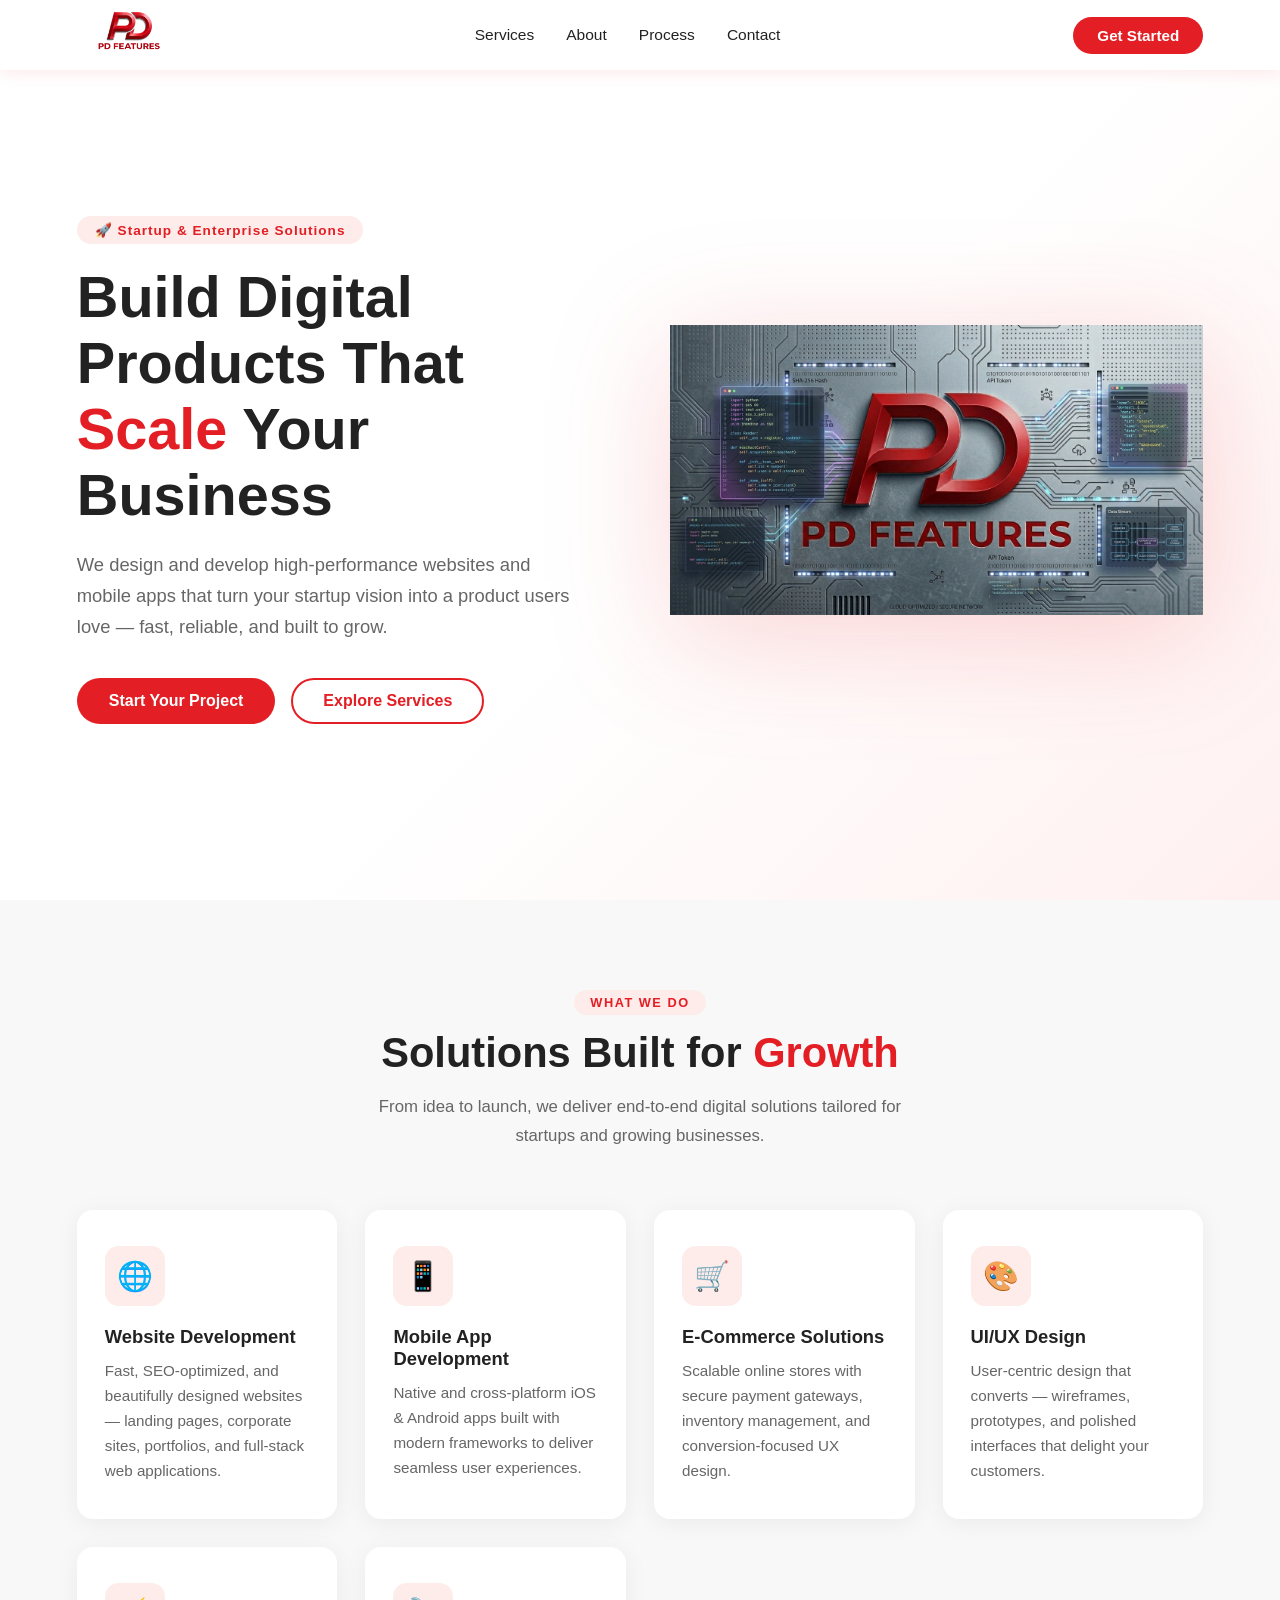
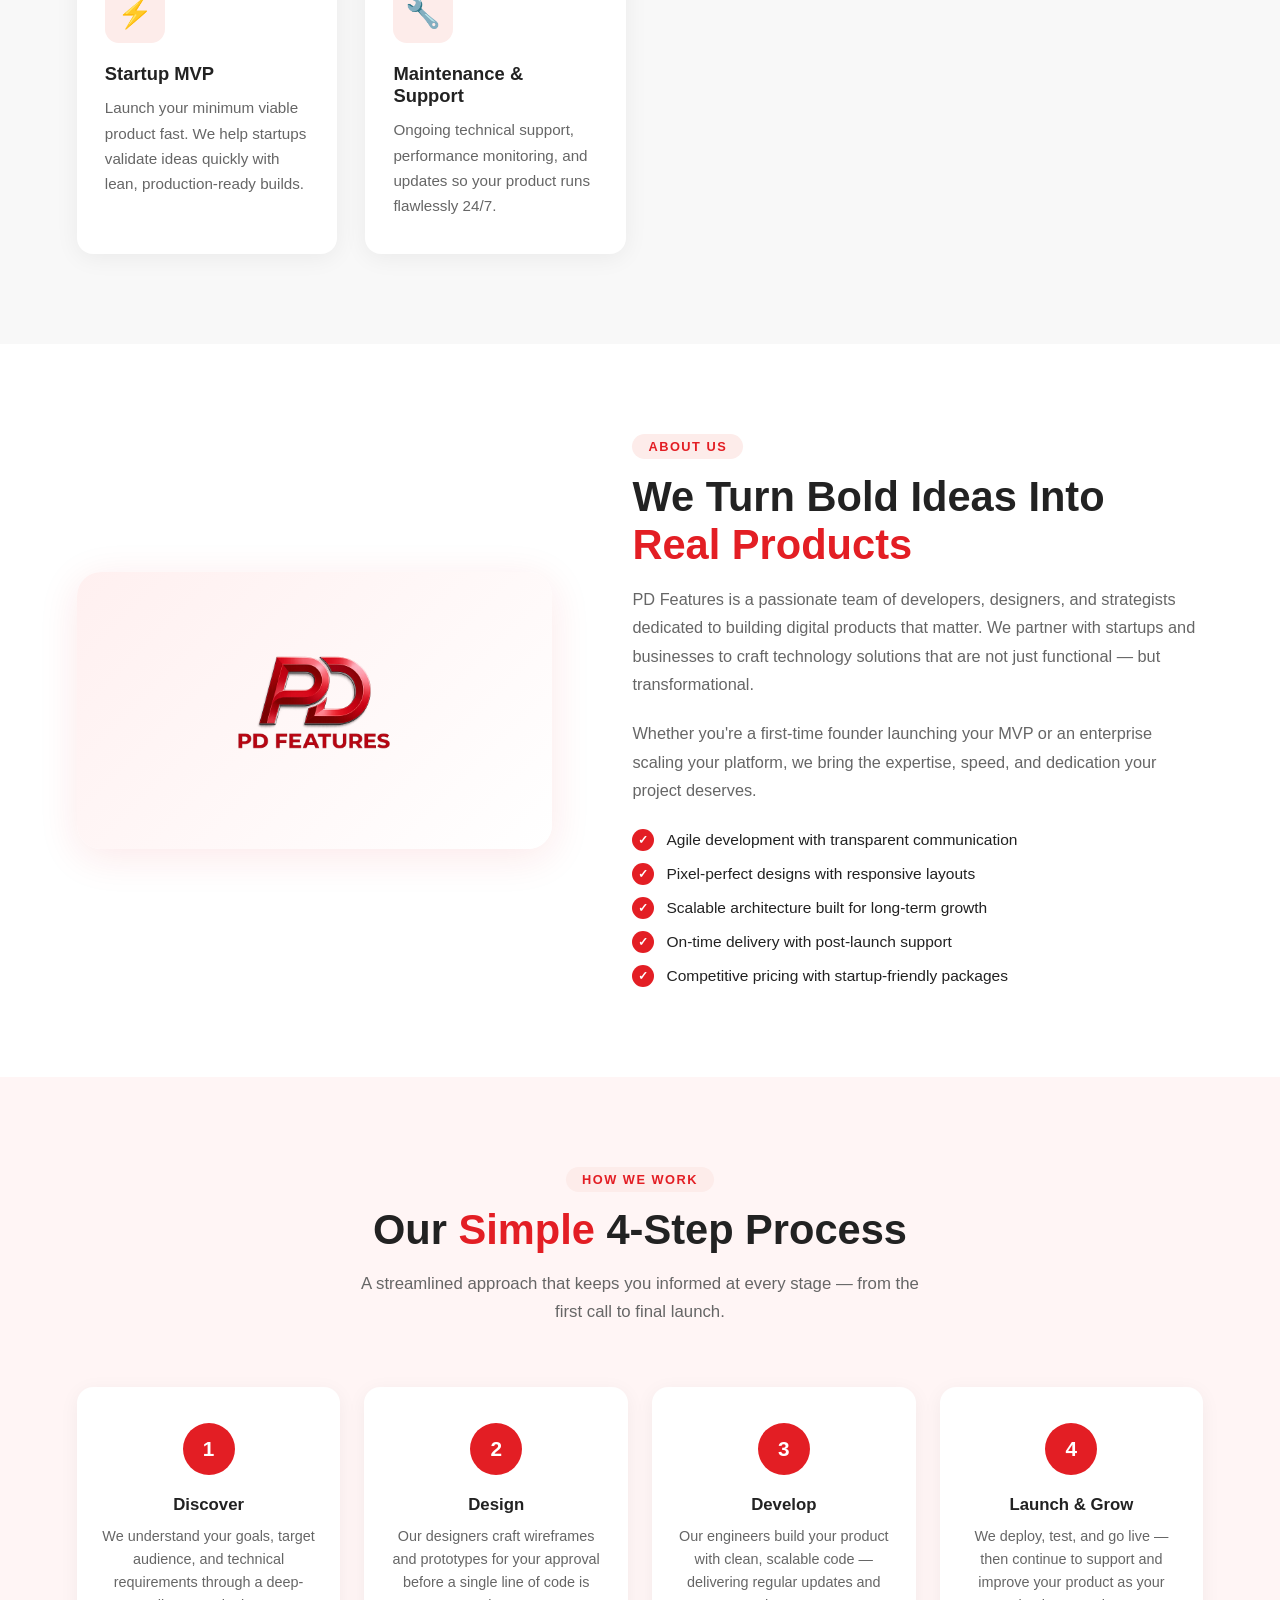
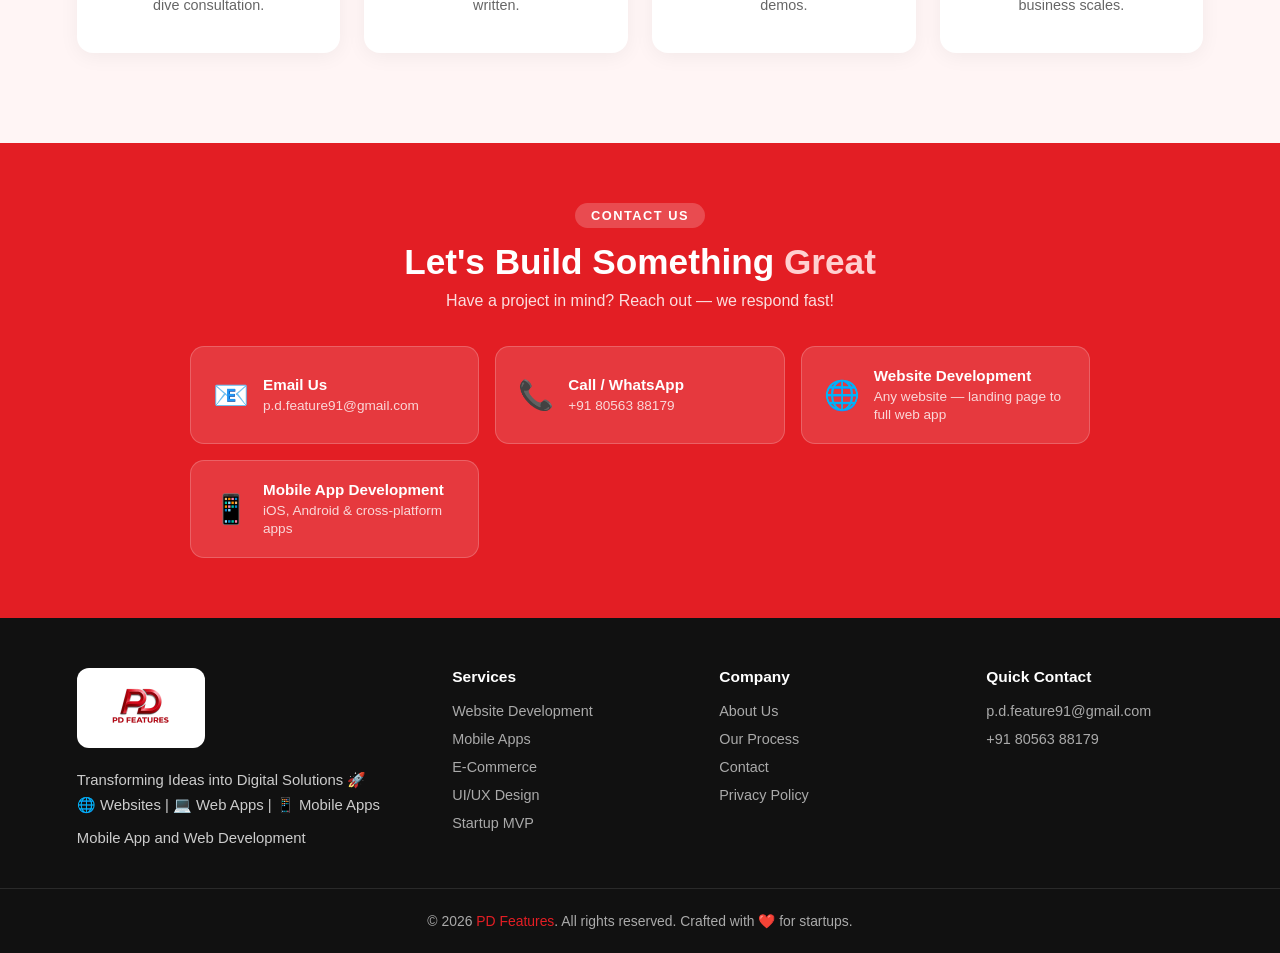
==== commit f3a8d7e8: "changes" ====
--- a/index.html
+++ b/index.html
@@ -154,11 +154,11 @@
           <em>p.d.feature91@gmail.com</em>
         </div>
       </a>
-      <a href="tel:+919715951643" class="footer-contact-card">
+      <a href="tel:+918056388179" class="footer-contact-card">
         <span>📞</span>
         <div>
           <strong>Call / WhatsApp</strong>
-          <em>+91 97159 51643</em>
+          <em>+91 80563 88179</em>
         </div>
       </a>
       <div class="footer-contact-card">
@@ -182,6 +182,7 @@
       <img src="PDLOGO_Formal.png" alt="PD Features" />
       <p>Transforming Ideas into Digital Solutions 🚀</p>
       <p>🌐 Websites | 💻 Web Apps | 📱 Mobile Apps</p>
+      <p style="margin-top:8px; color:#ccc; font-size:0.93rem;">Mobile App and Web Development</p>
     </div>
     <div class="footer-col">
       <h4>Services</h4>
@@ -206,7 +207,7 @@
       <h4>Quick Contact</h4>
       <ul>
         <li><a href="mailto:p.d.feature91@gmail.com">p.d.feature91@gmail.com</a></li>
-        <li><a href="tel:+919715951643">+91 97159 51643</a></li>
+        <li><a href="tel:+918056388179">+91 80563 88179</a></li>
       </ul>
     </div>
   </div>
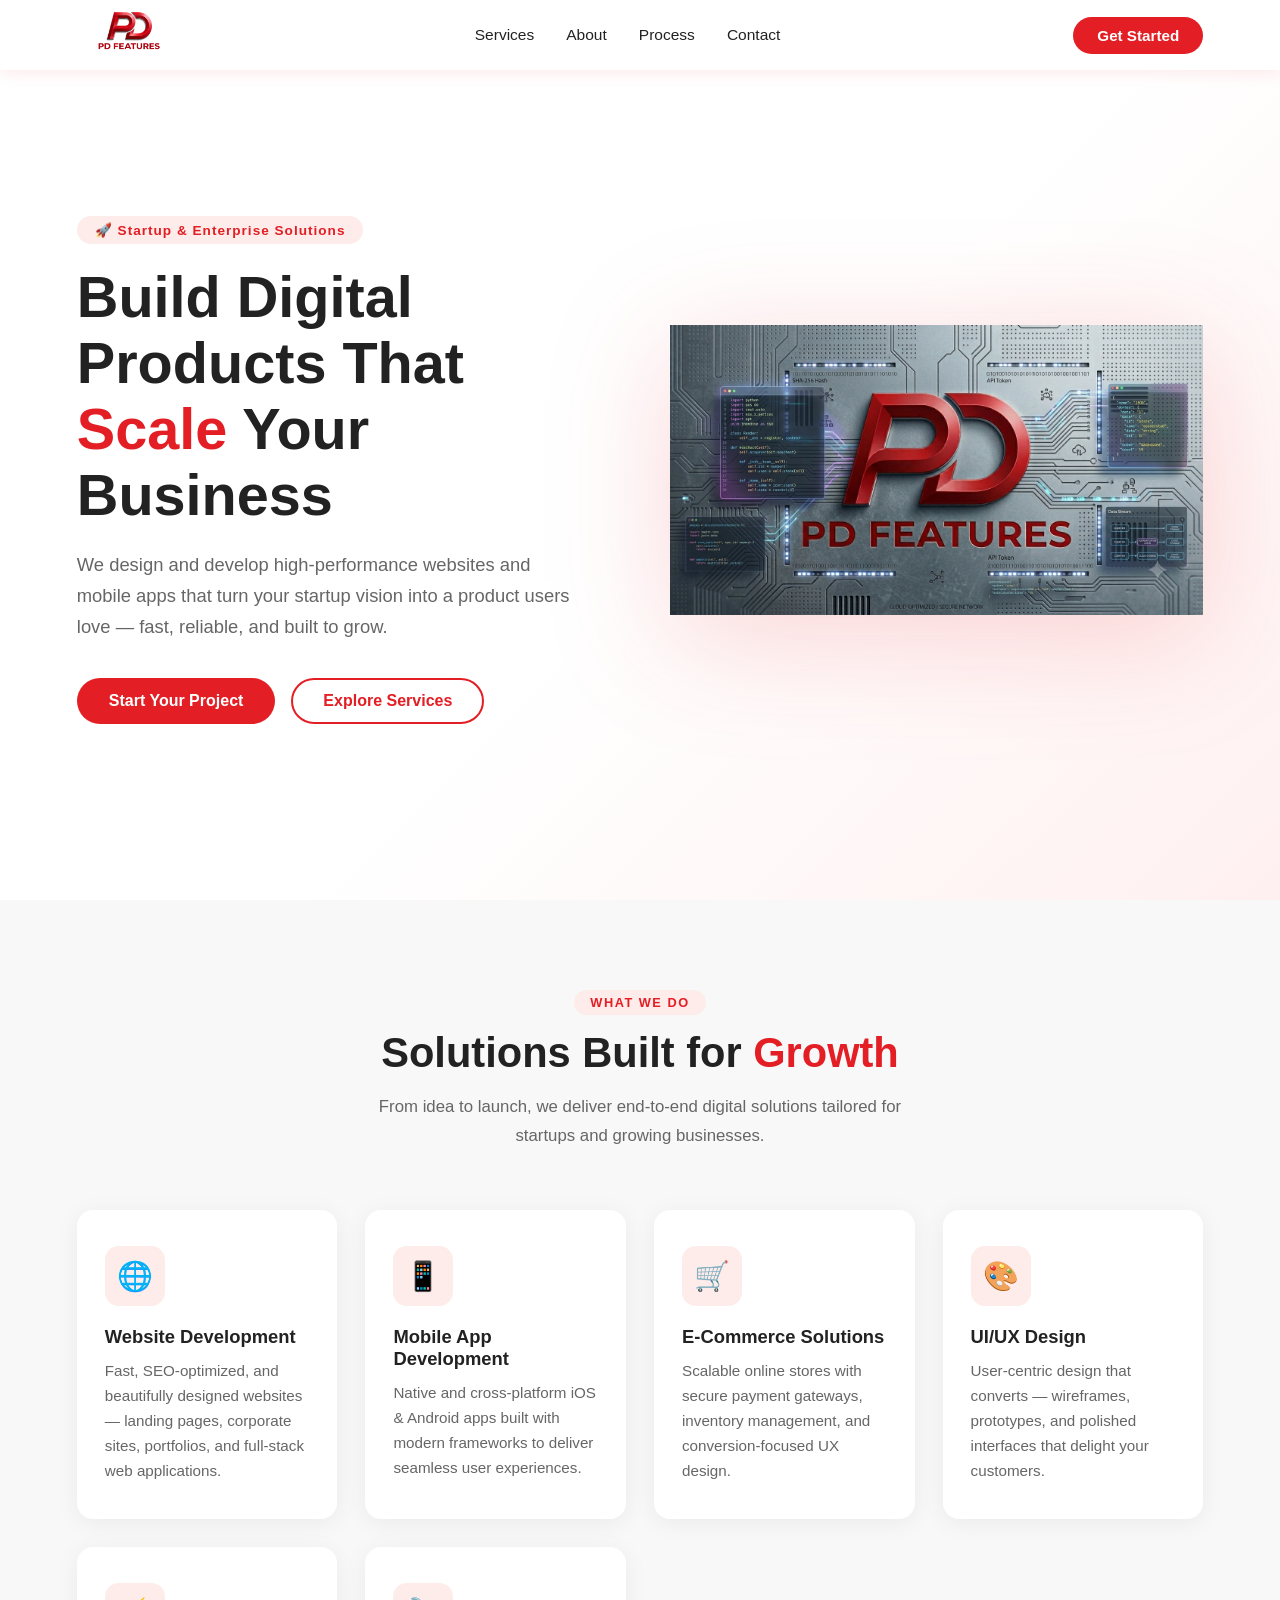
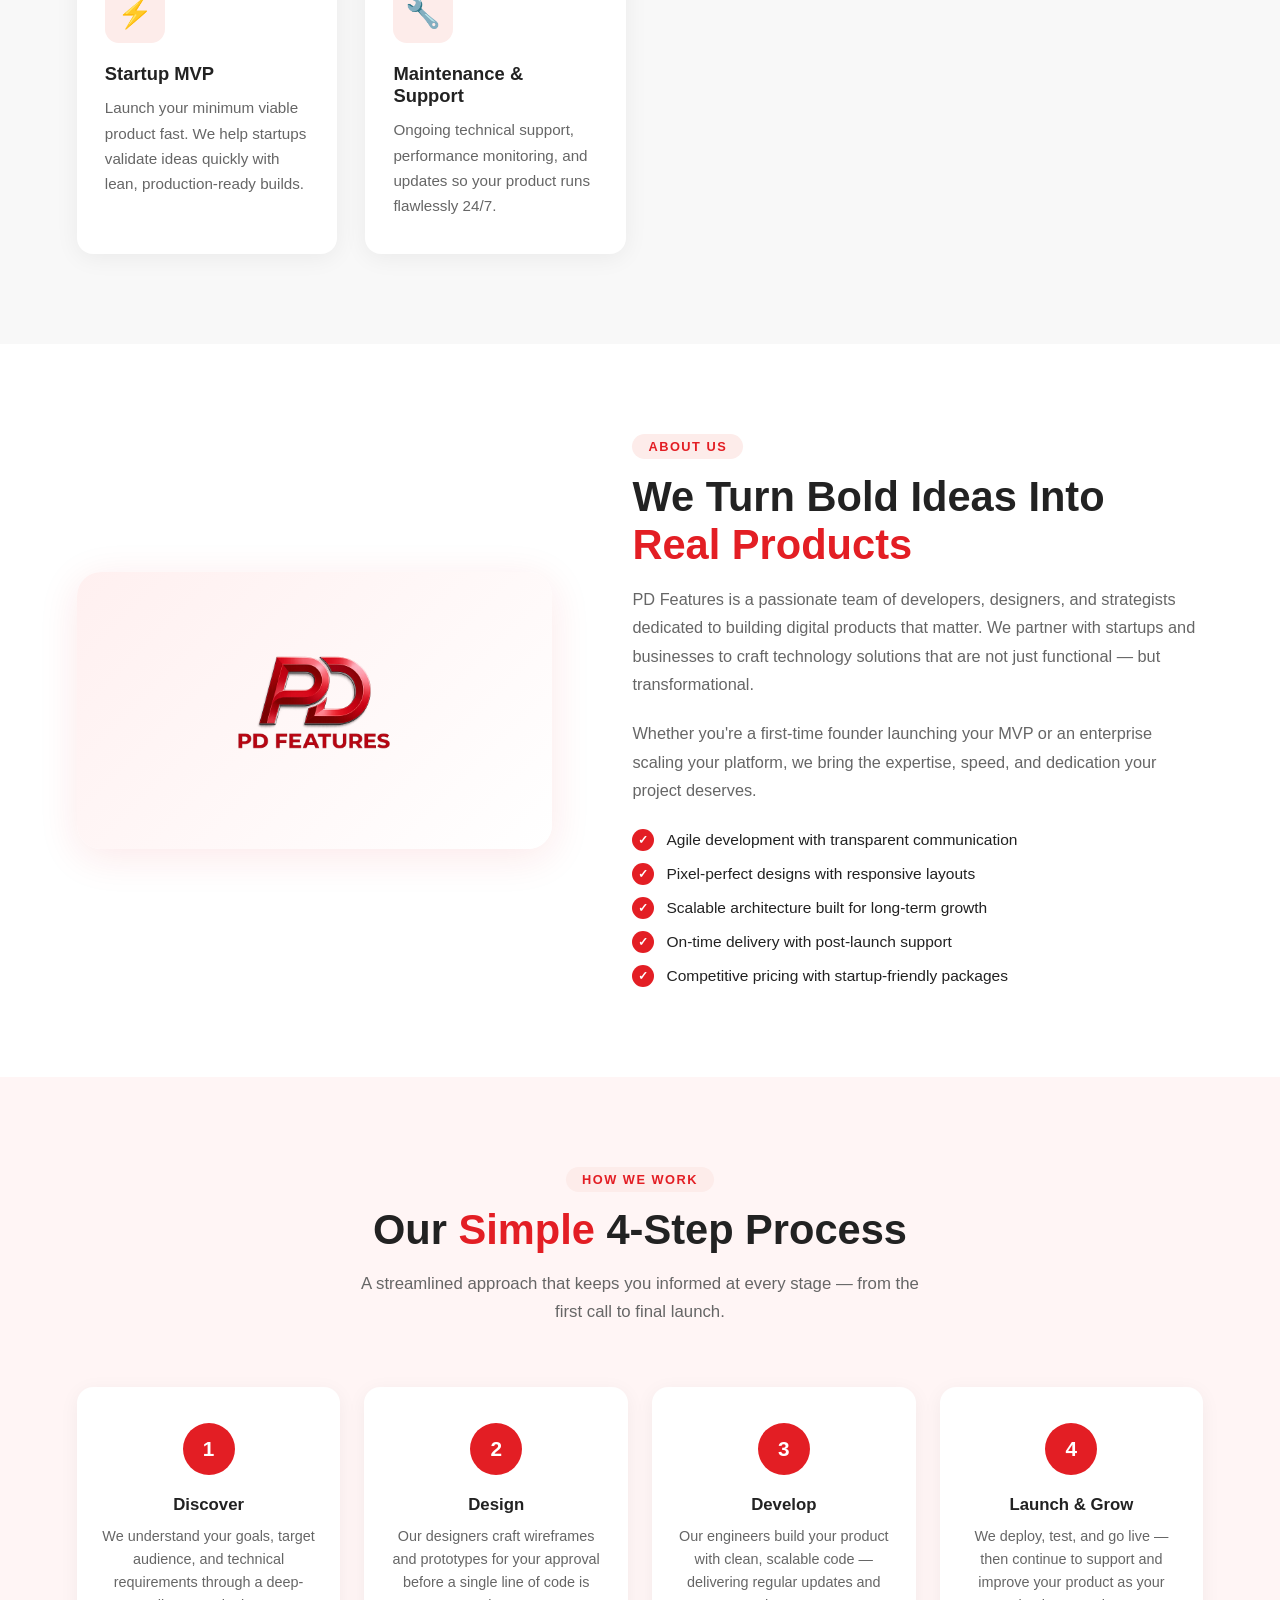
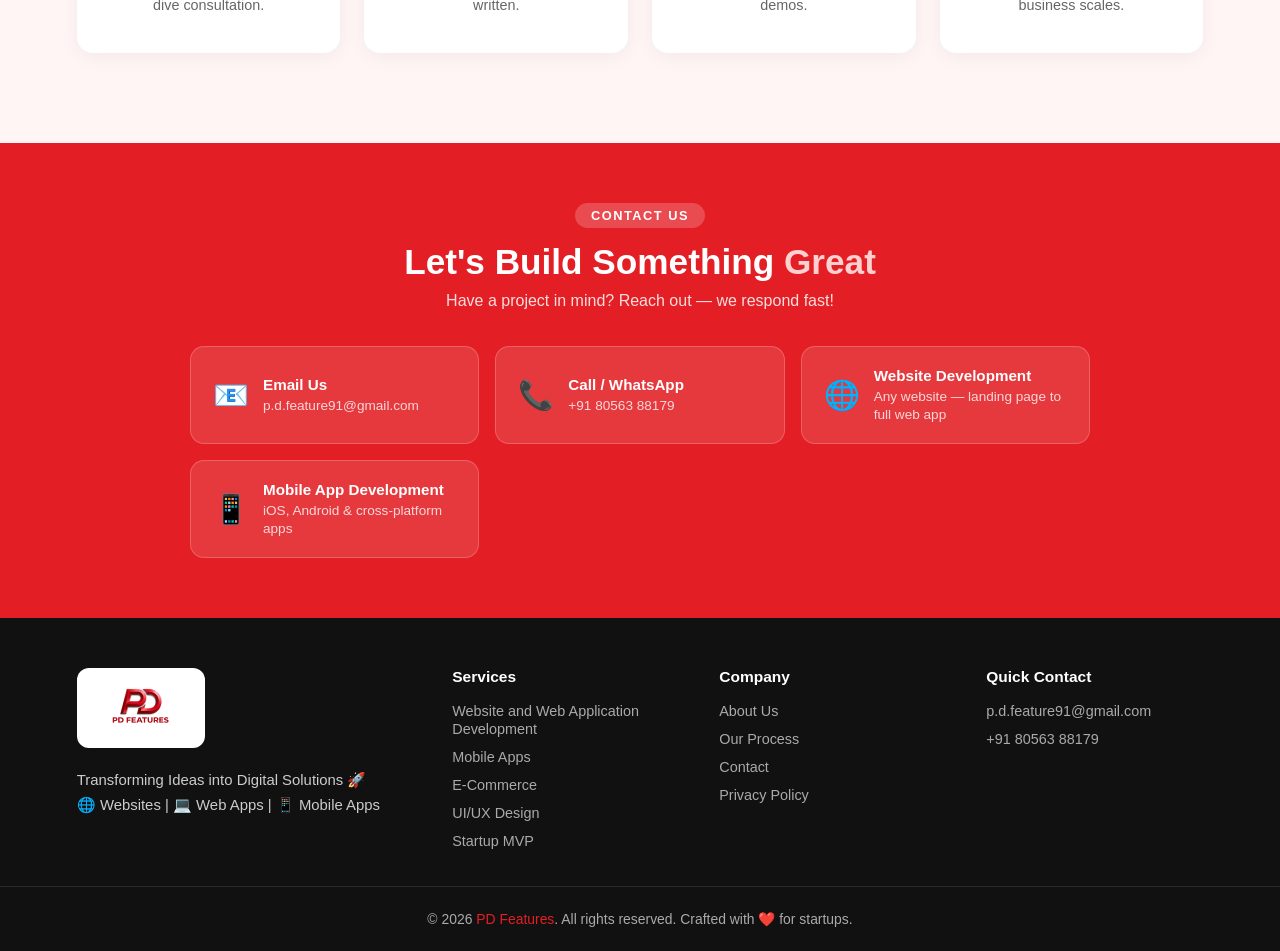
==== commit 50b3721d: "changes" ====
--- a/index.html
+++ b/index.html
@@ -182,12 +182,11 @@
       <img src="PDLOGO_Formal.png" alt="PD Features" />
       <p>Transforming Ideas into Digital Solutions 🚀</p>
       <p>🌐 Websites | 💻 Web Apps | 📱 Mobile Apps</p>
-      <p style="margin-top:8px; color:#ccc; font-size:0.93rem;">Mobile App and Web Development</p>
     </div>
     <div class="footer-col">
       <h4>Services</h4>
       <ul>
-        <li><a href="#services">Website Development</a></li>
+        <li><a href="#services">Website and Web Application Development</a></li>
         <li><a href="#services">Mobile Apps</a></li>
         <li><a href="#services">E-Commerce</a></li>
         <li><a href="#services">UI/UX Design</a></li>
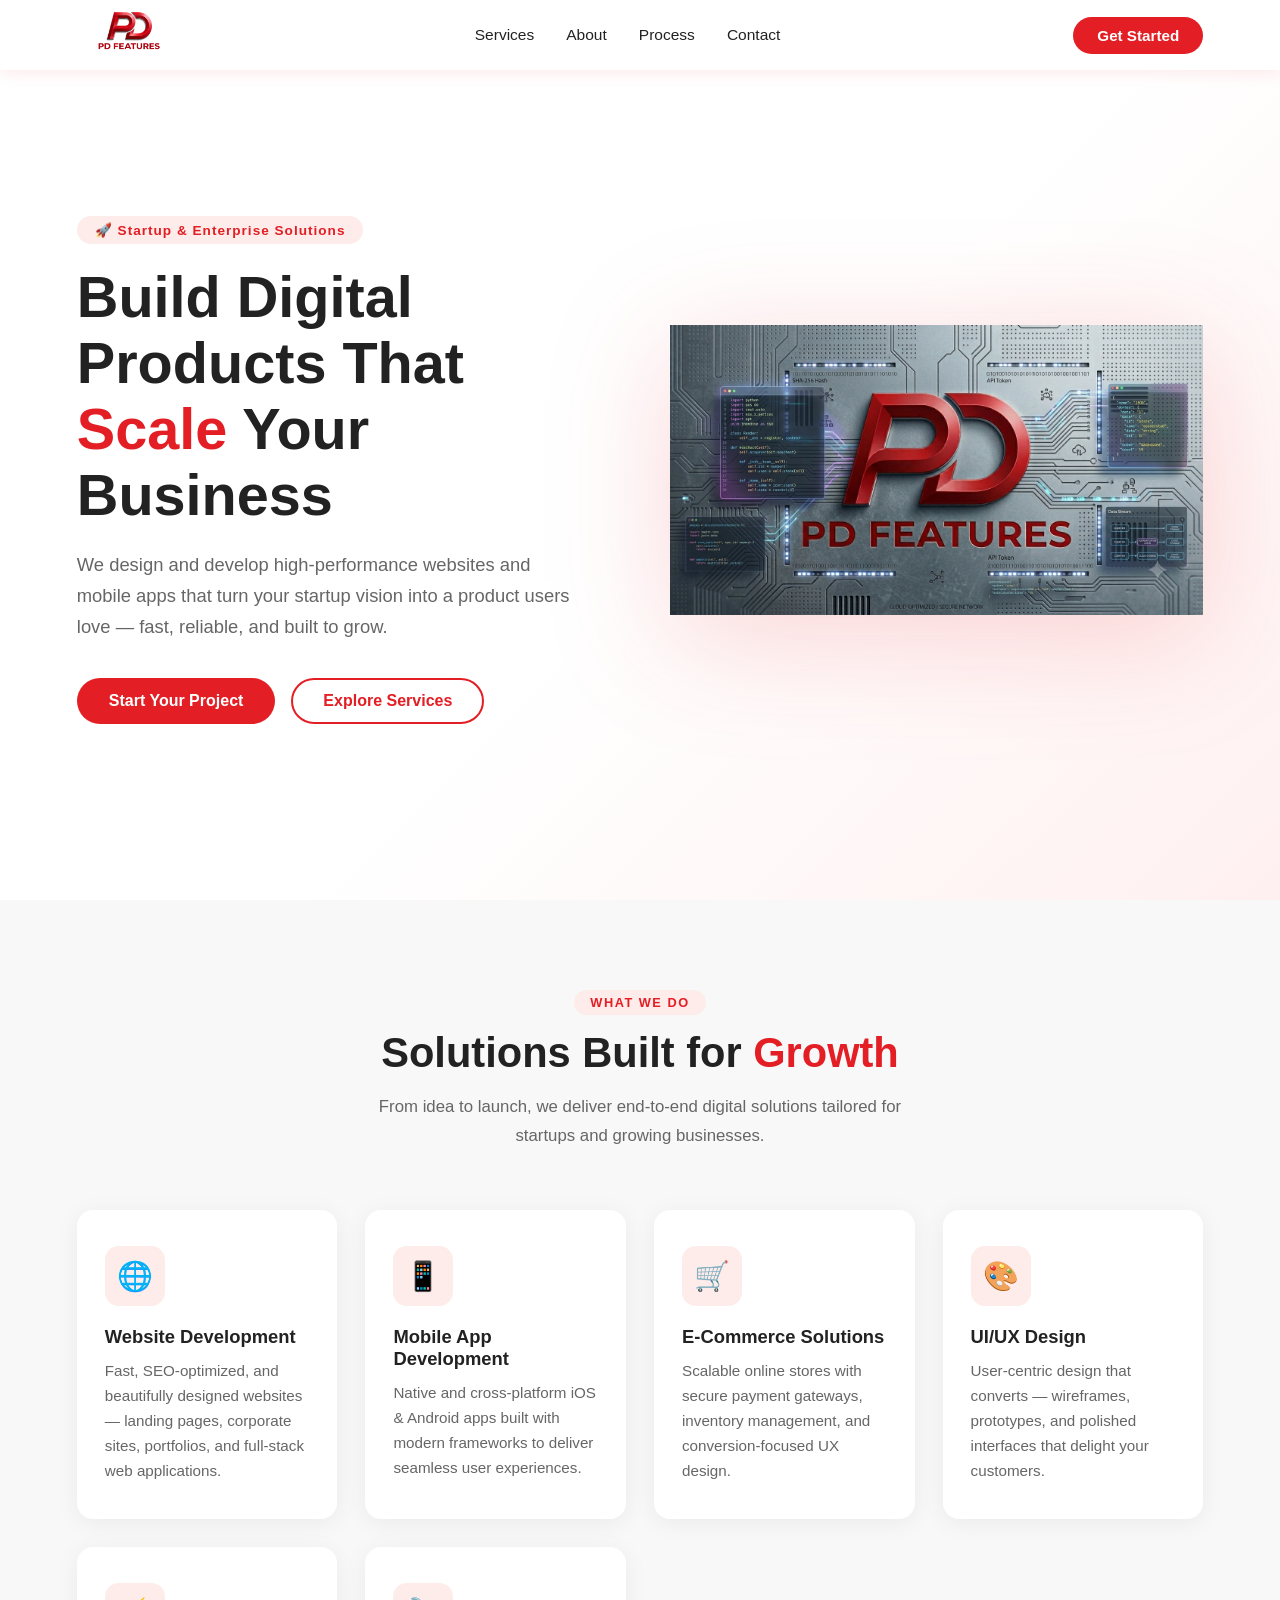
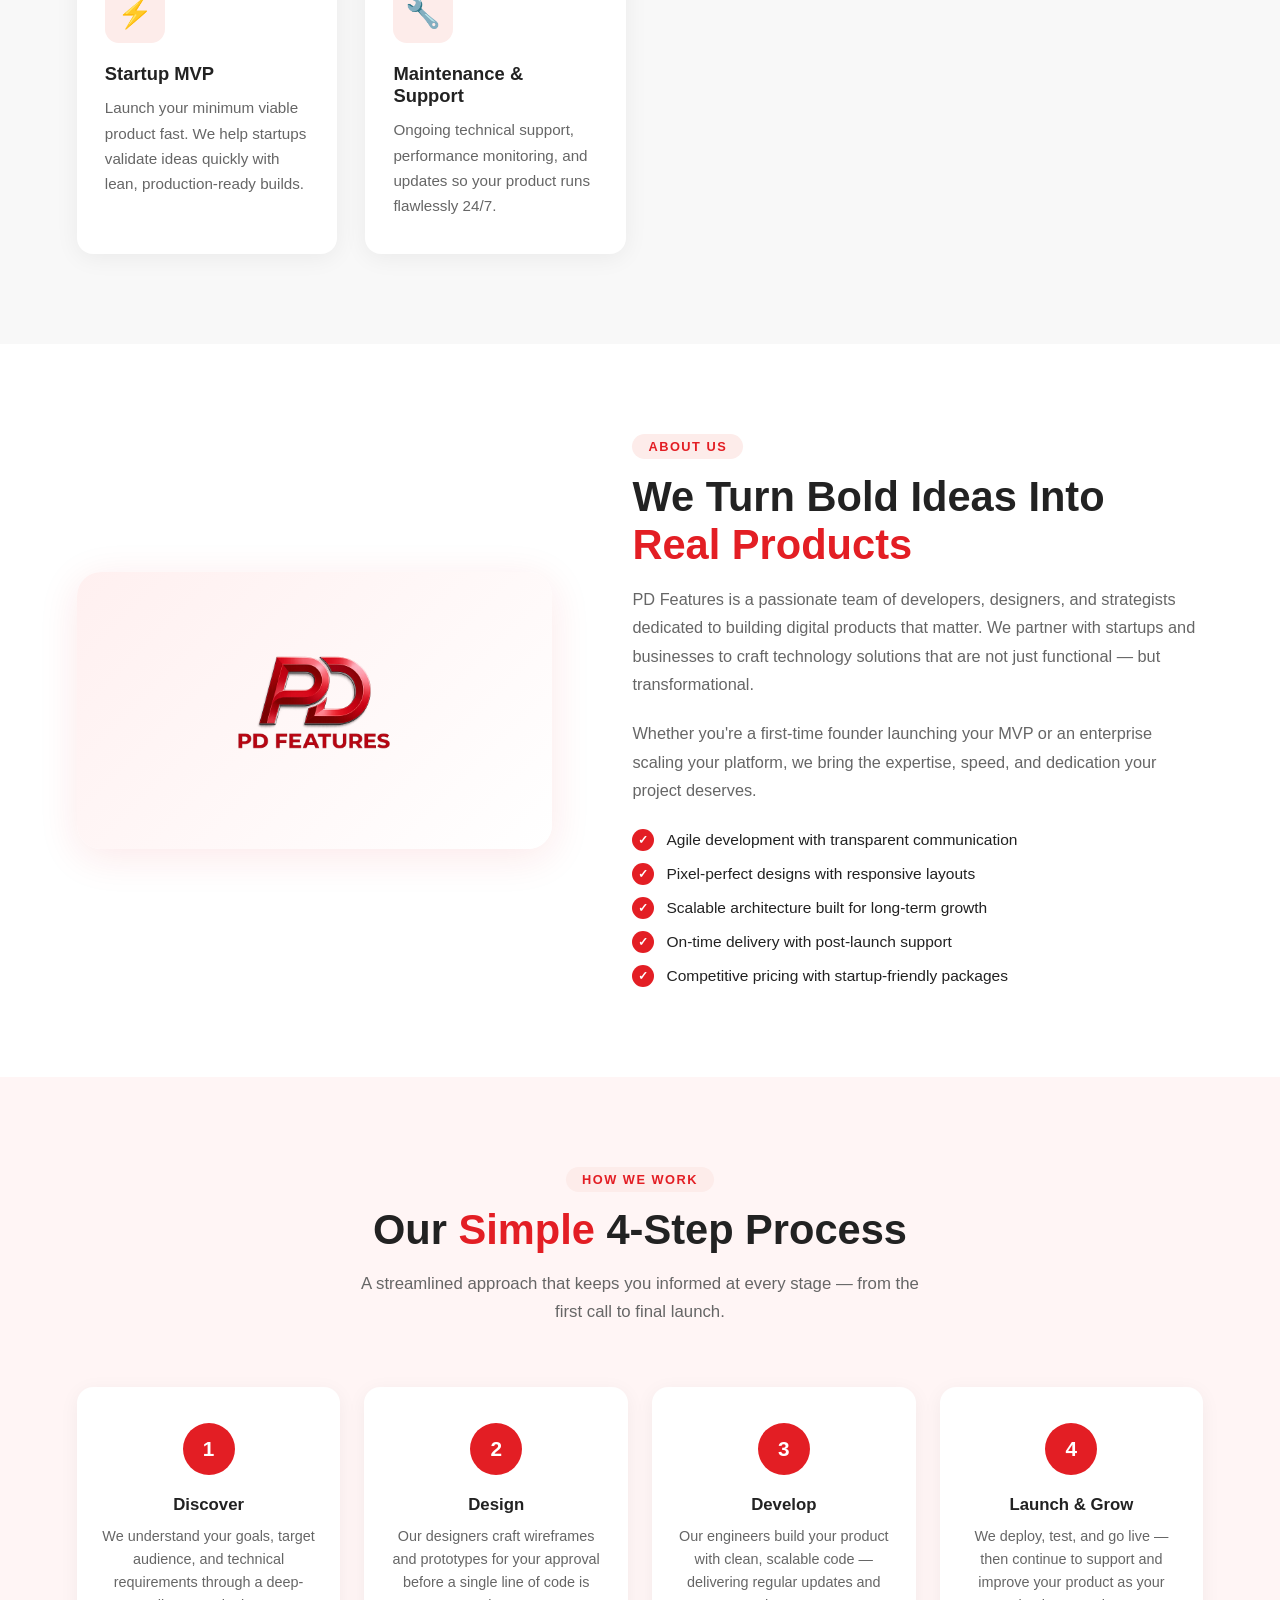
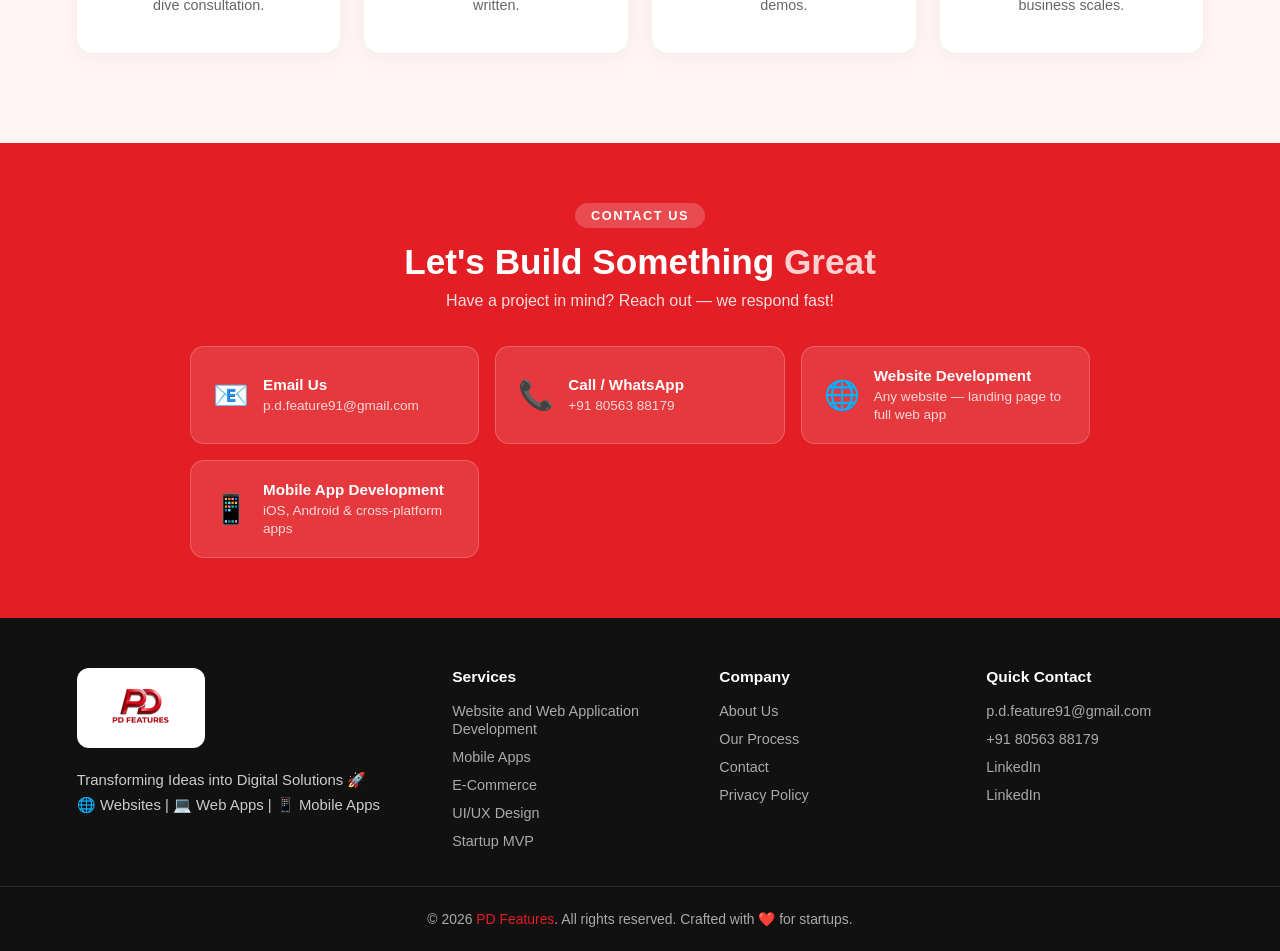
==== commit fc1929f2: "changes" ====
--- a/index.html
+++ b/index.html
@@ -207,6 +207,8 @@
       <ul>
         <li><a href="mailto:p.d.feature91@gmail.com">p.d.feature91@gmail.com</a></li>
         <li><a href="tel:+918056388179">+91 80563 88179</a></li>
+        <li><a href="http://www.linkedin.com/in/pd-features-498287419" target="_blank">LinkedIn</a></li>
+        <li><a href="https://www.linkedin.com/in/pd-features-498287419" target="_blank">LinkedIn</a></li>
       </ul>
     </div>
   </div>
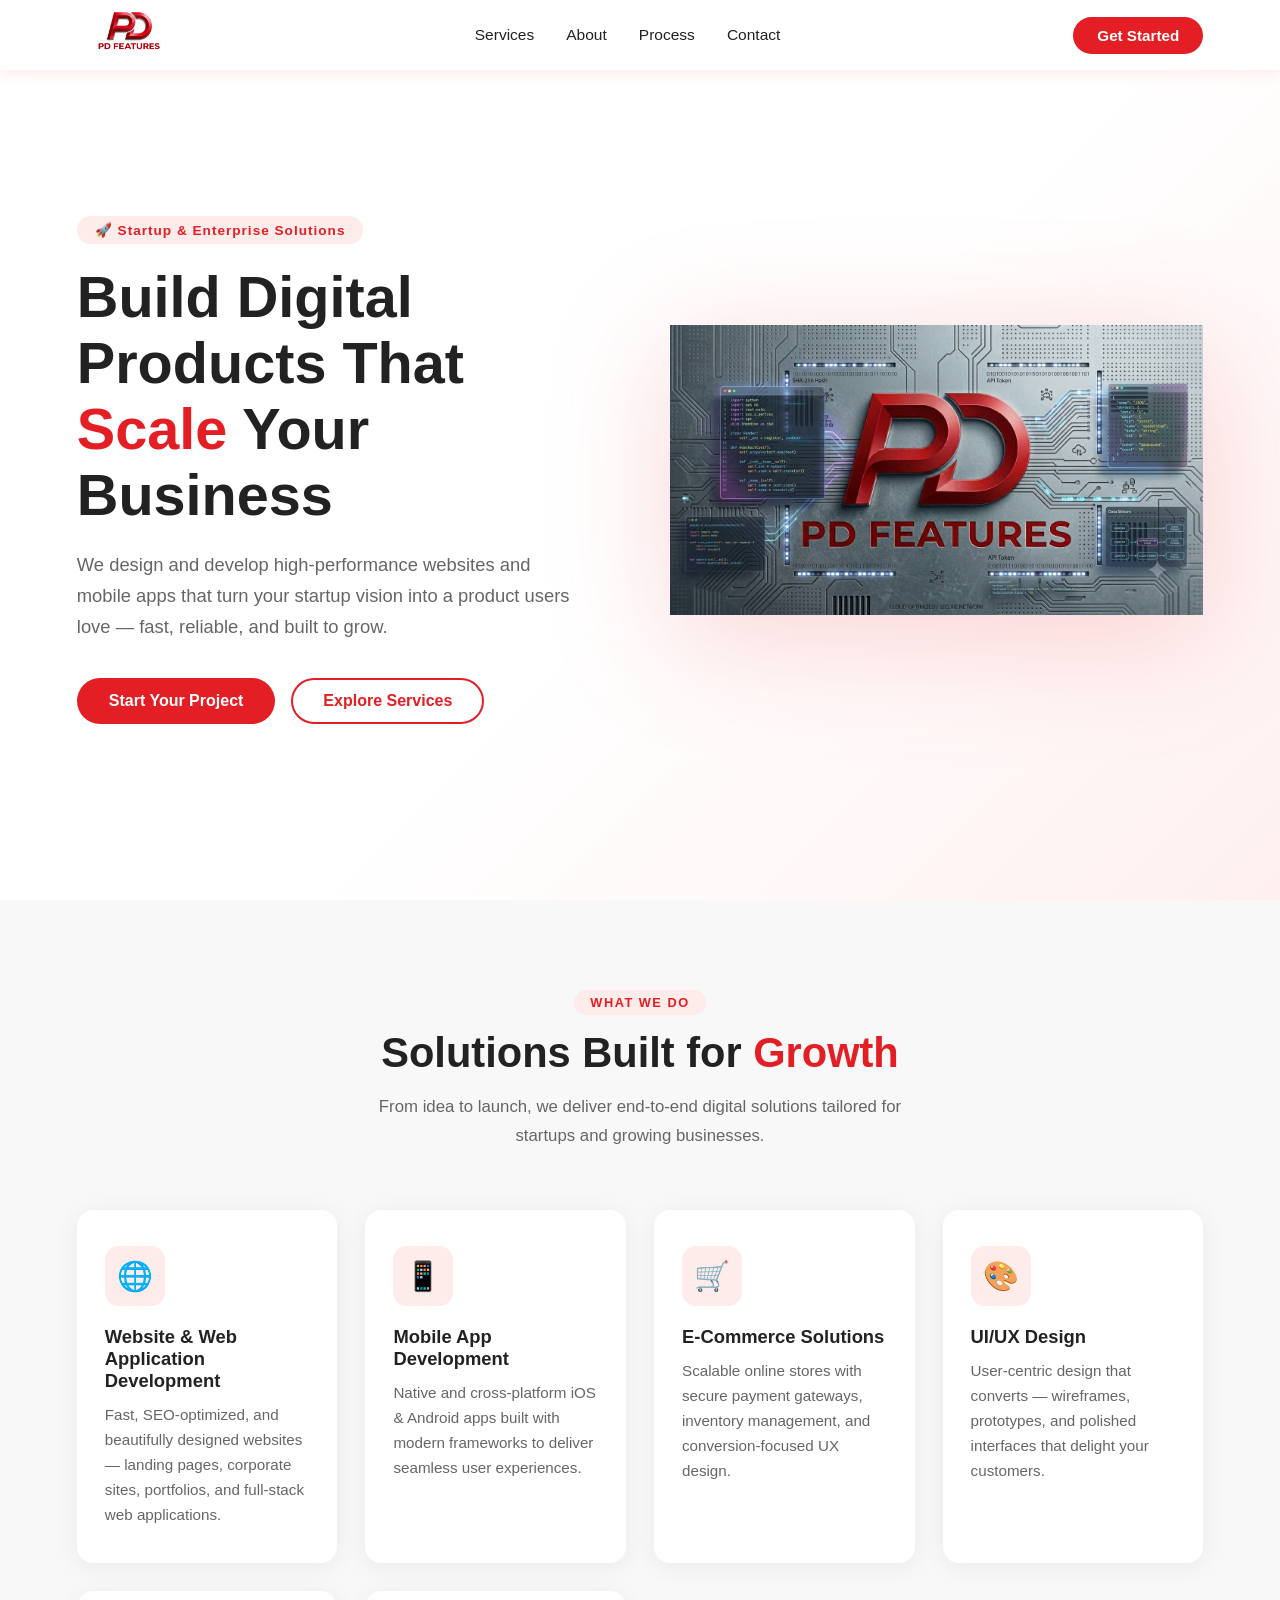
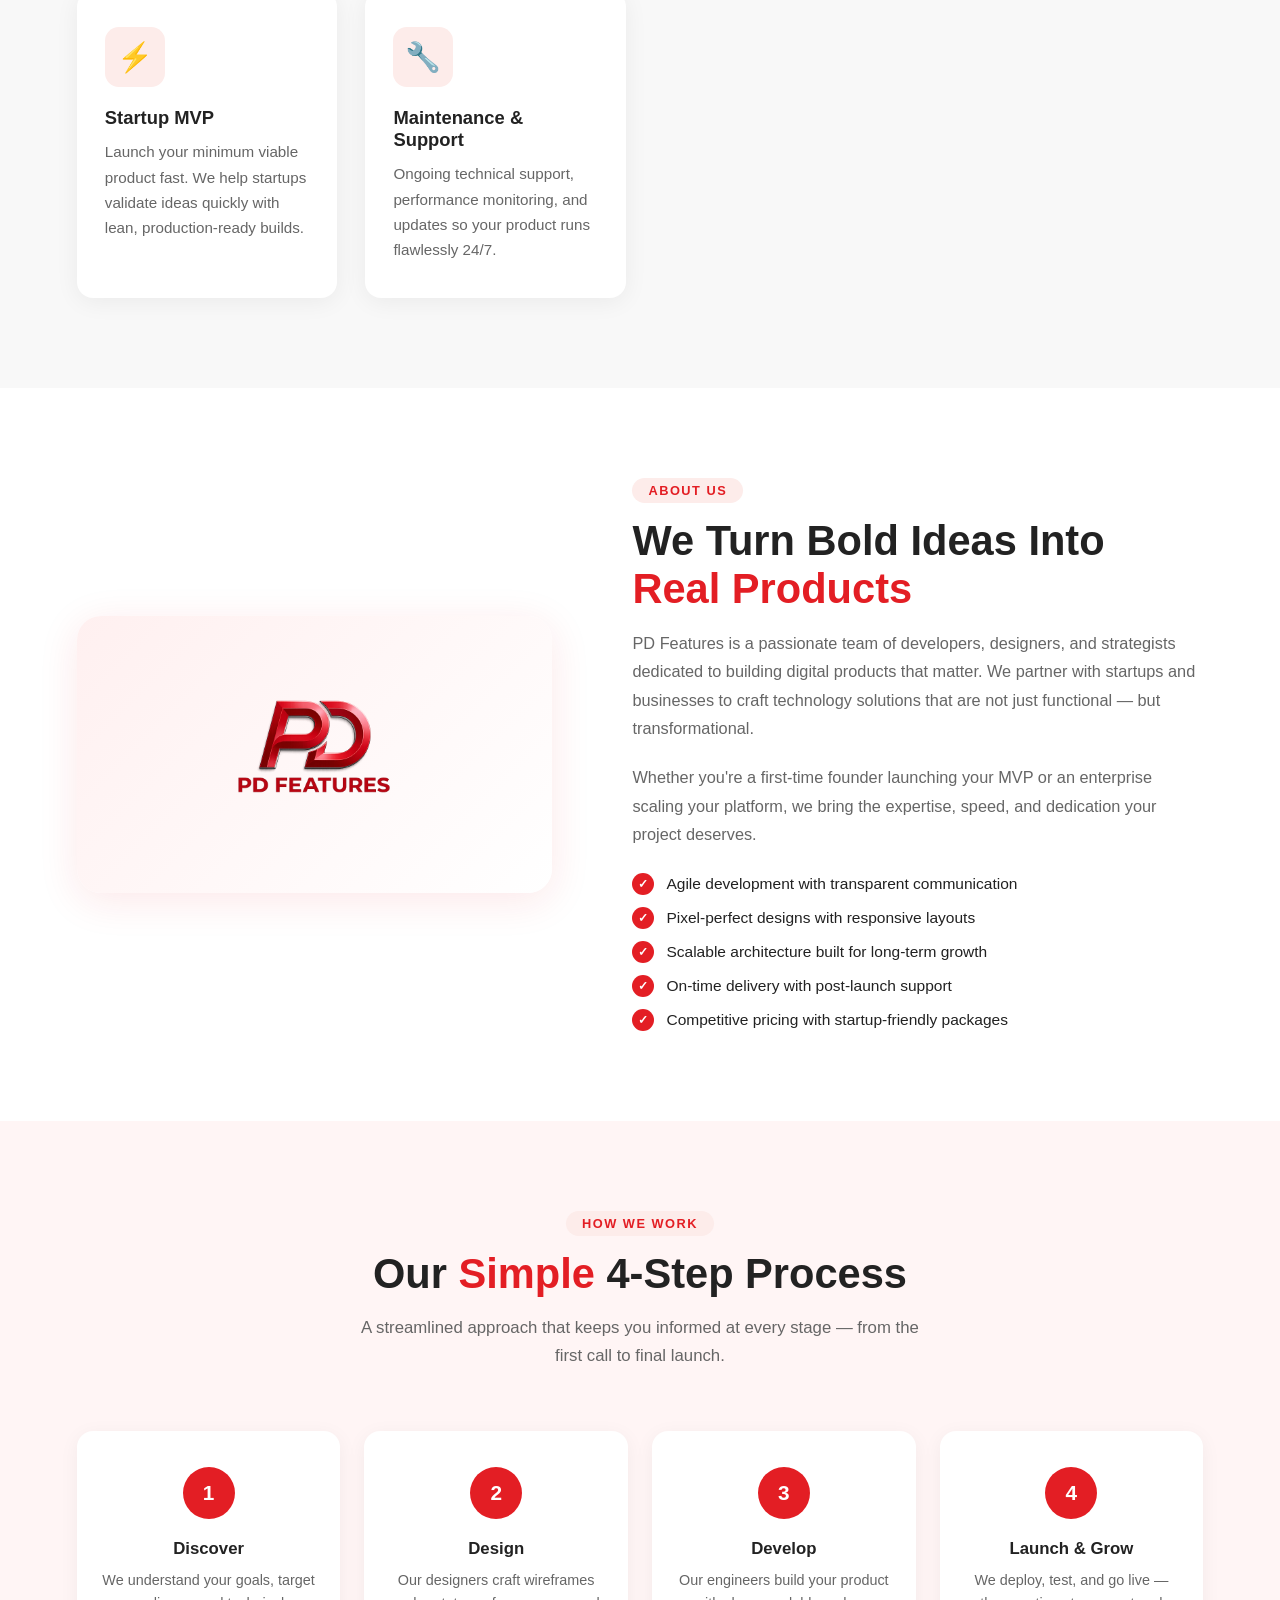
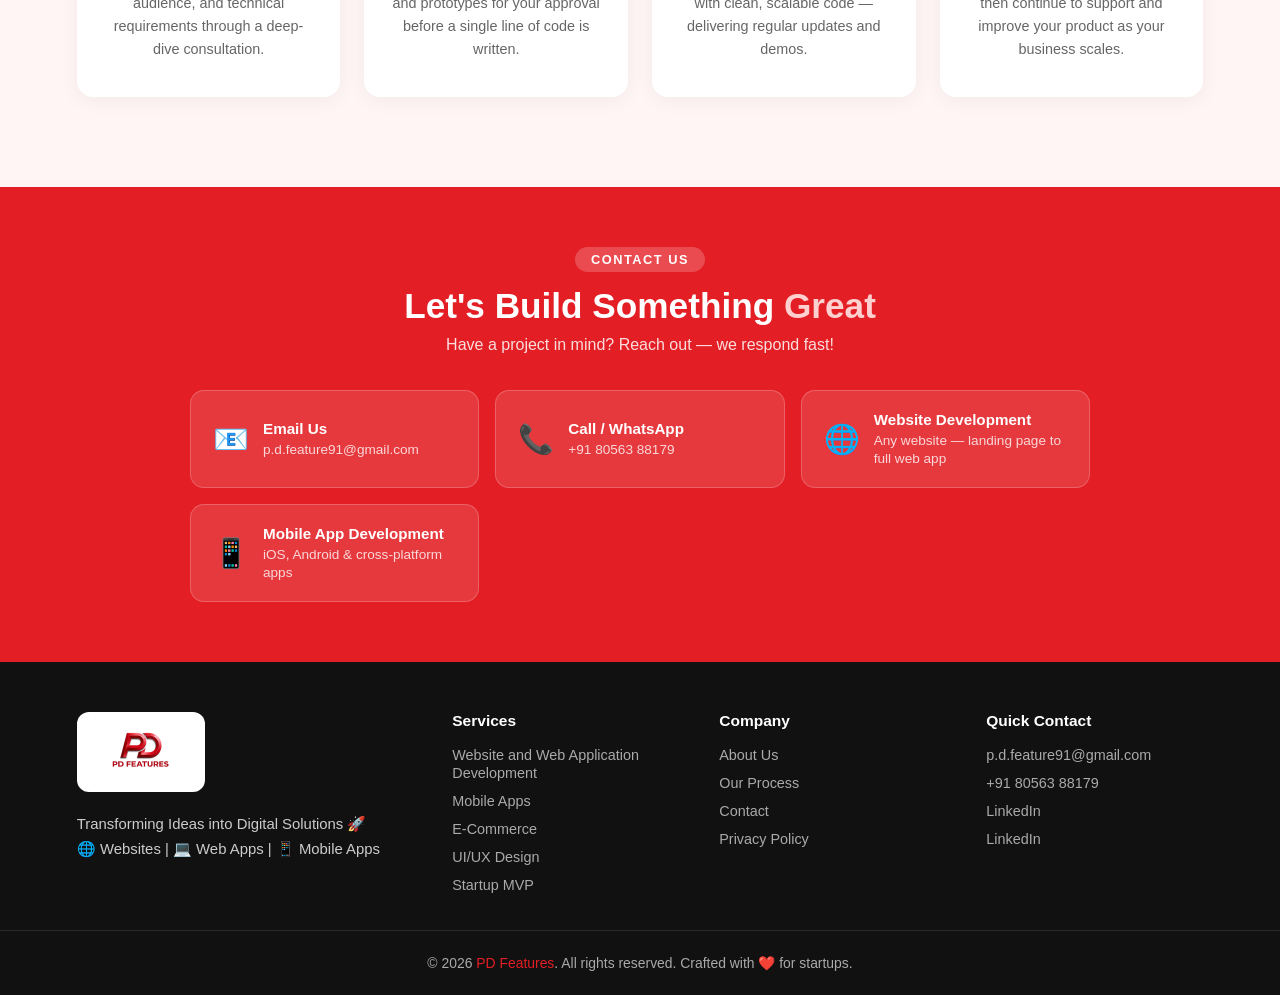
==== commit 8b07d1eb: "changes" ====
--- a/index.html
+++ b/index.html
@@ -52,7 +52,7 @@
   <div class="services-grid">
     <div class="service-card">
       <div class="service-icon">🌐</div>
-      <h3>Website Development</h3>
+      <h3>Website & Web Application Development</h3>
       <p>Fast, SEO-optimized, and beautifully designed websites — landing pages, corporate sites, portfolios, and full-stack web applications.</p>
     </div>
     <div class="service-card">
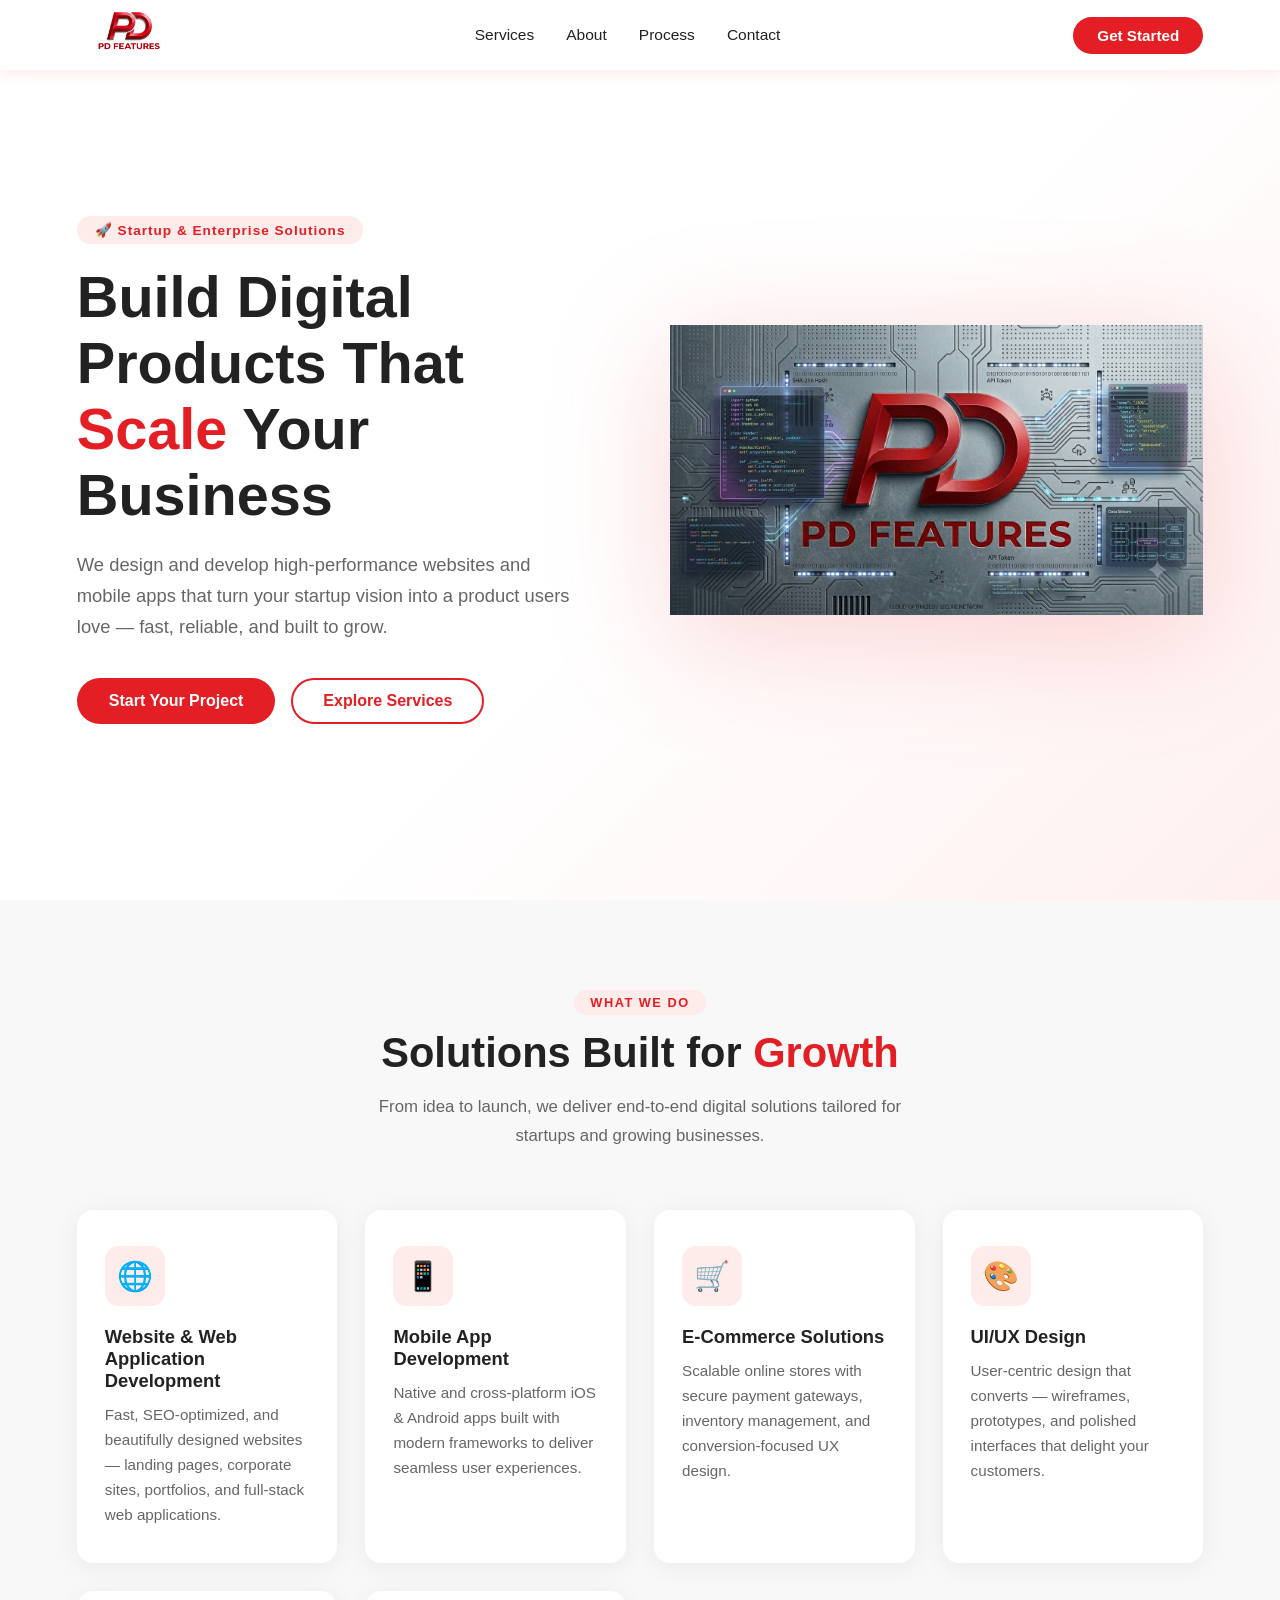
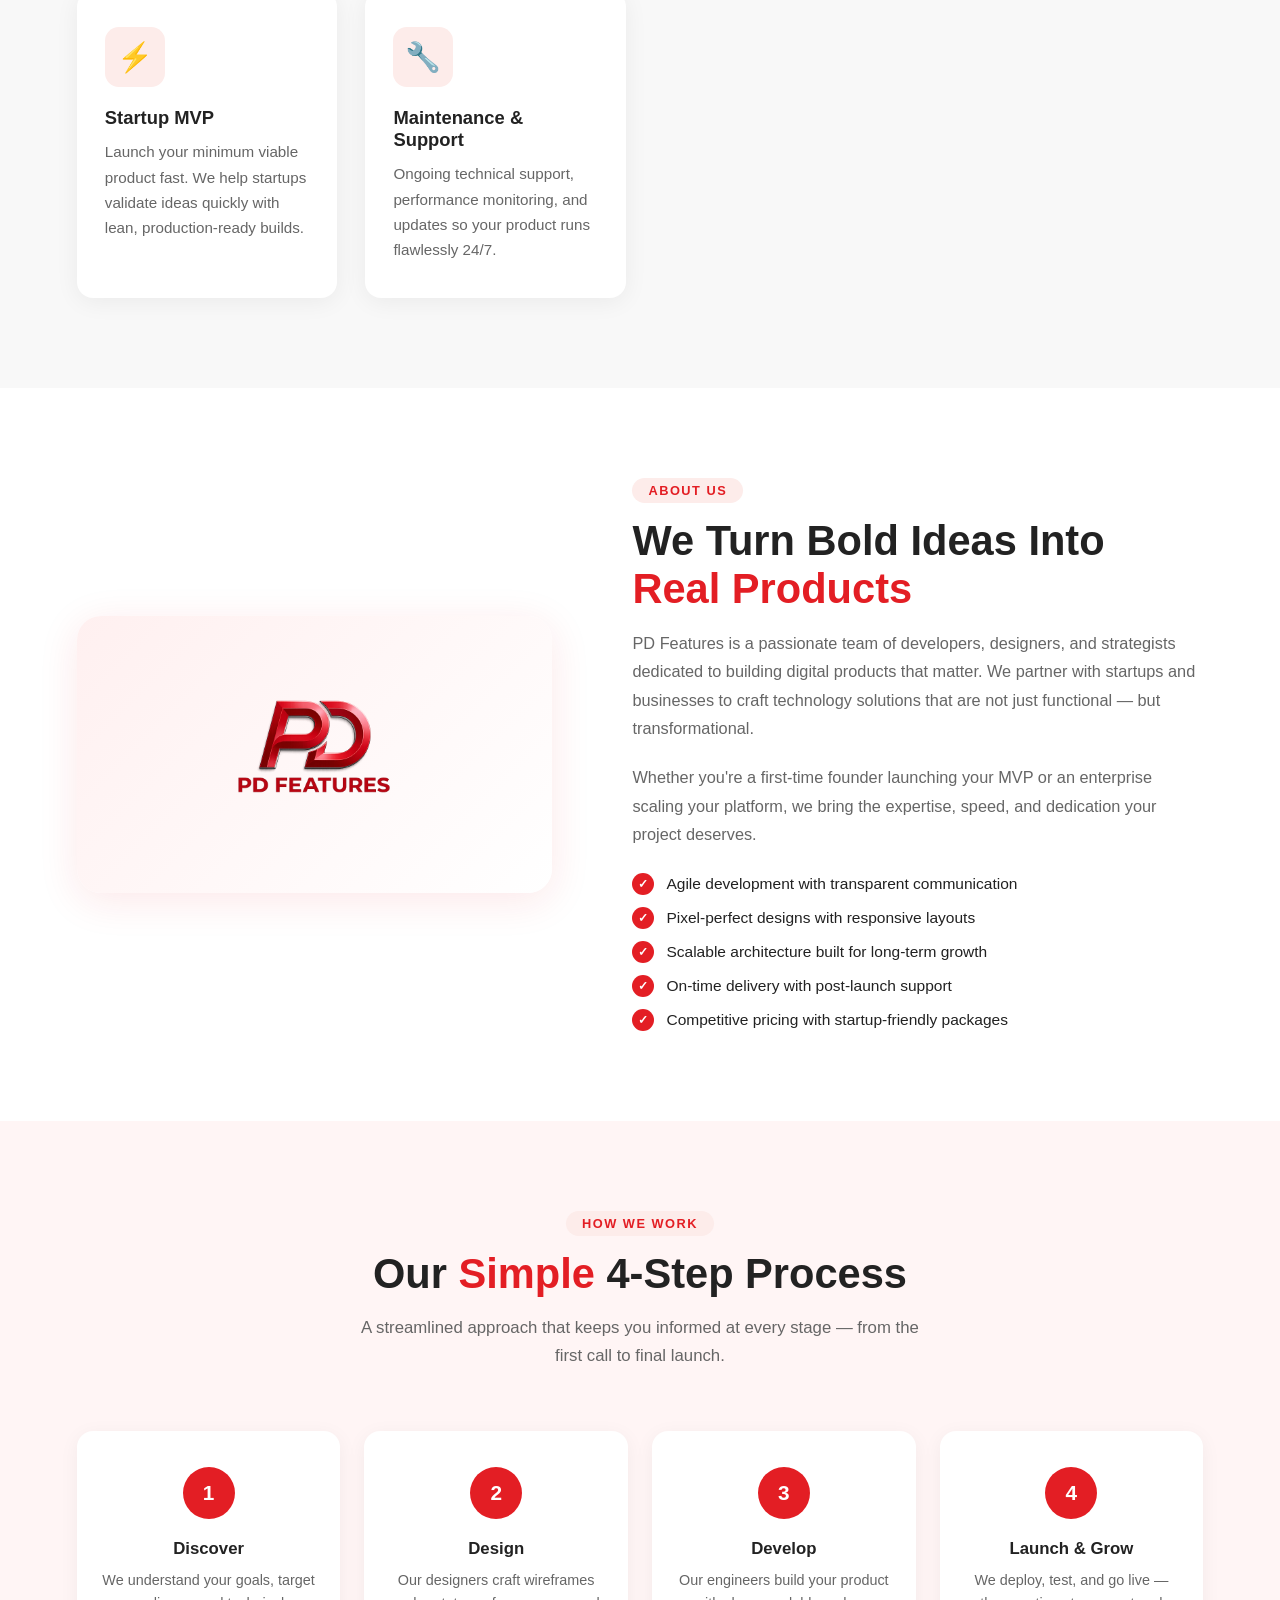
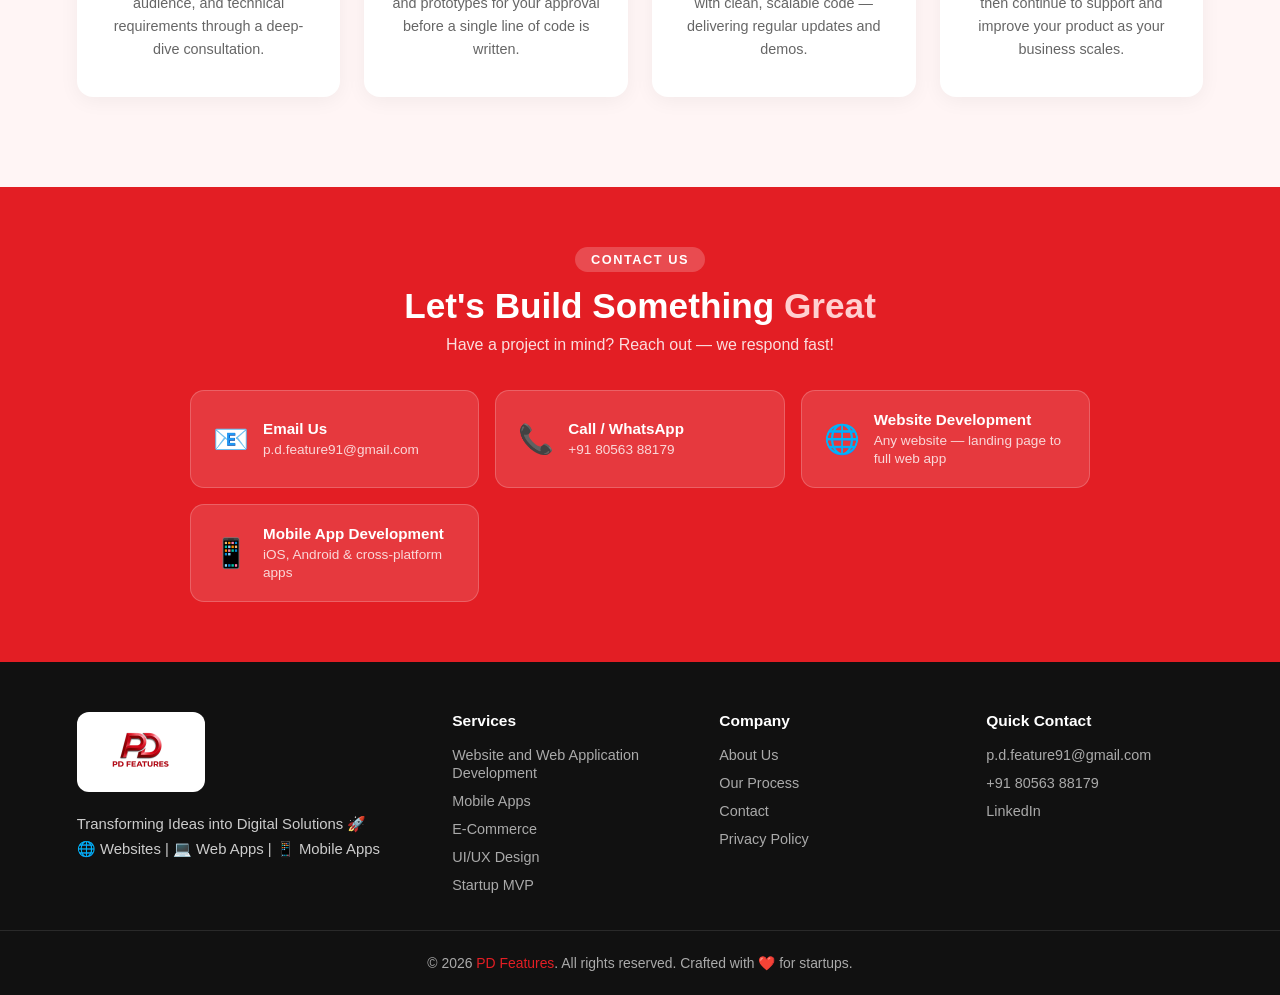
==== commit f1316419: "changes" ====
--- a/index.html
+++ b/index.html
@@ -208,7 +208,6 @@
         <li><a href="mailto:p.d.feature91@gmail.com">p.d.feature91@gmail.com</a></li>
         <li><a href="tel:+918056388179">+91 80563 88179</a></li>
         <li><a href="http://www.linkedin.com/in/pd-features-498287419" target="_blank">LinkedIn</a></li>
-        <li><a href="https://www.linkedin.com/in/pd-features-498287419" target="_blank">LinkedIn</a></li>
       </ul>
     </div>
   </div>
